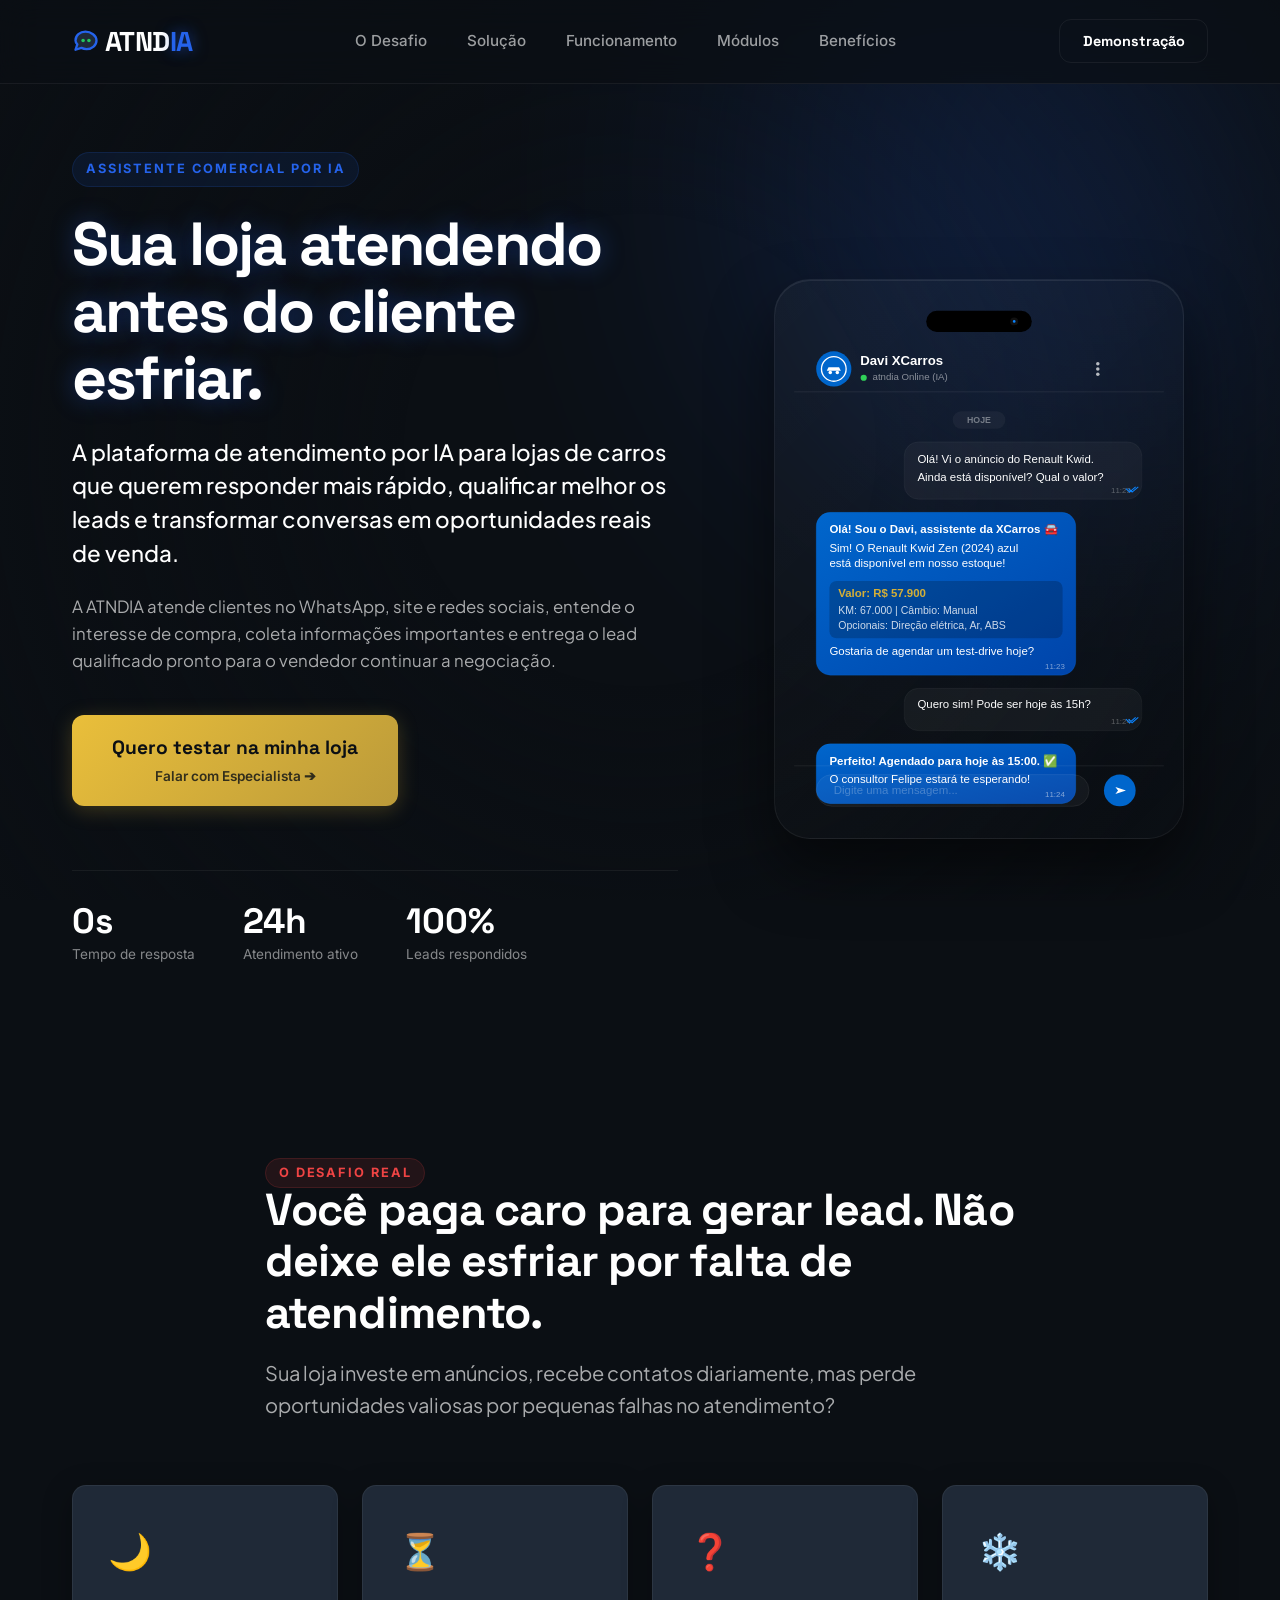
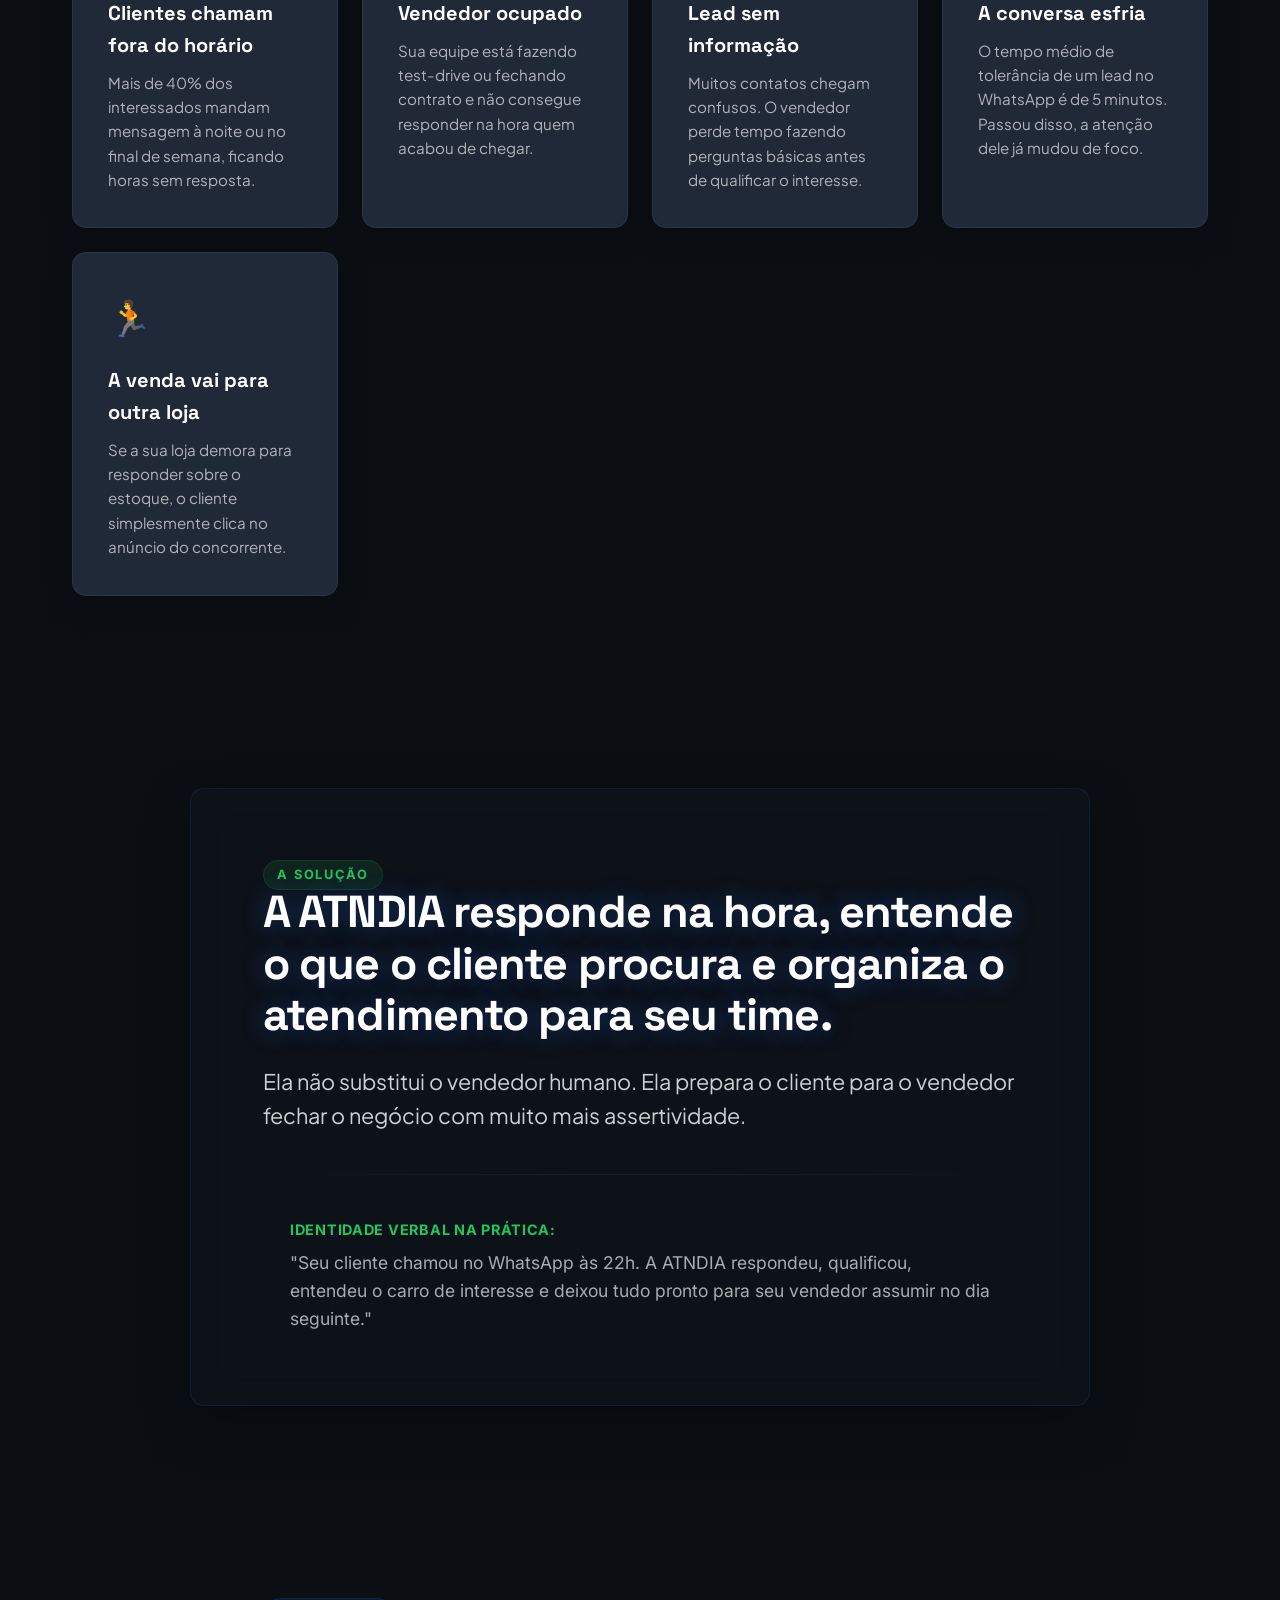
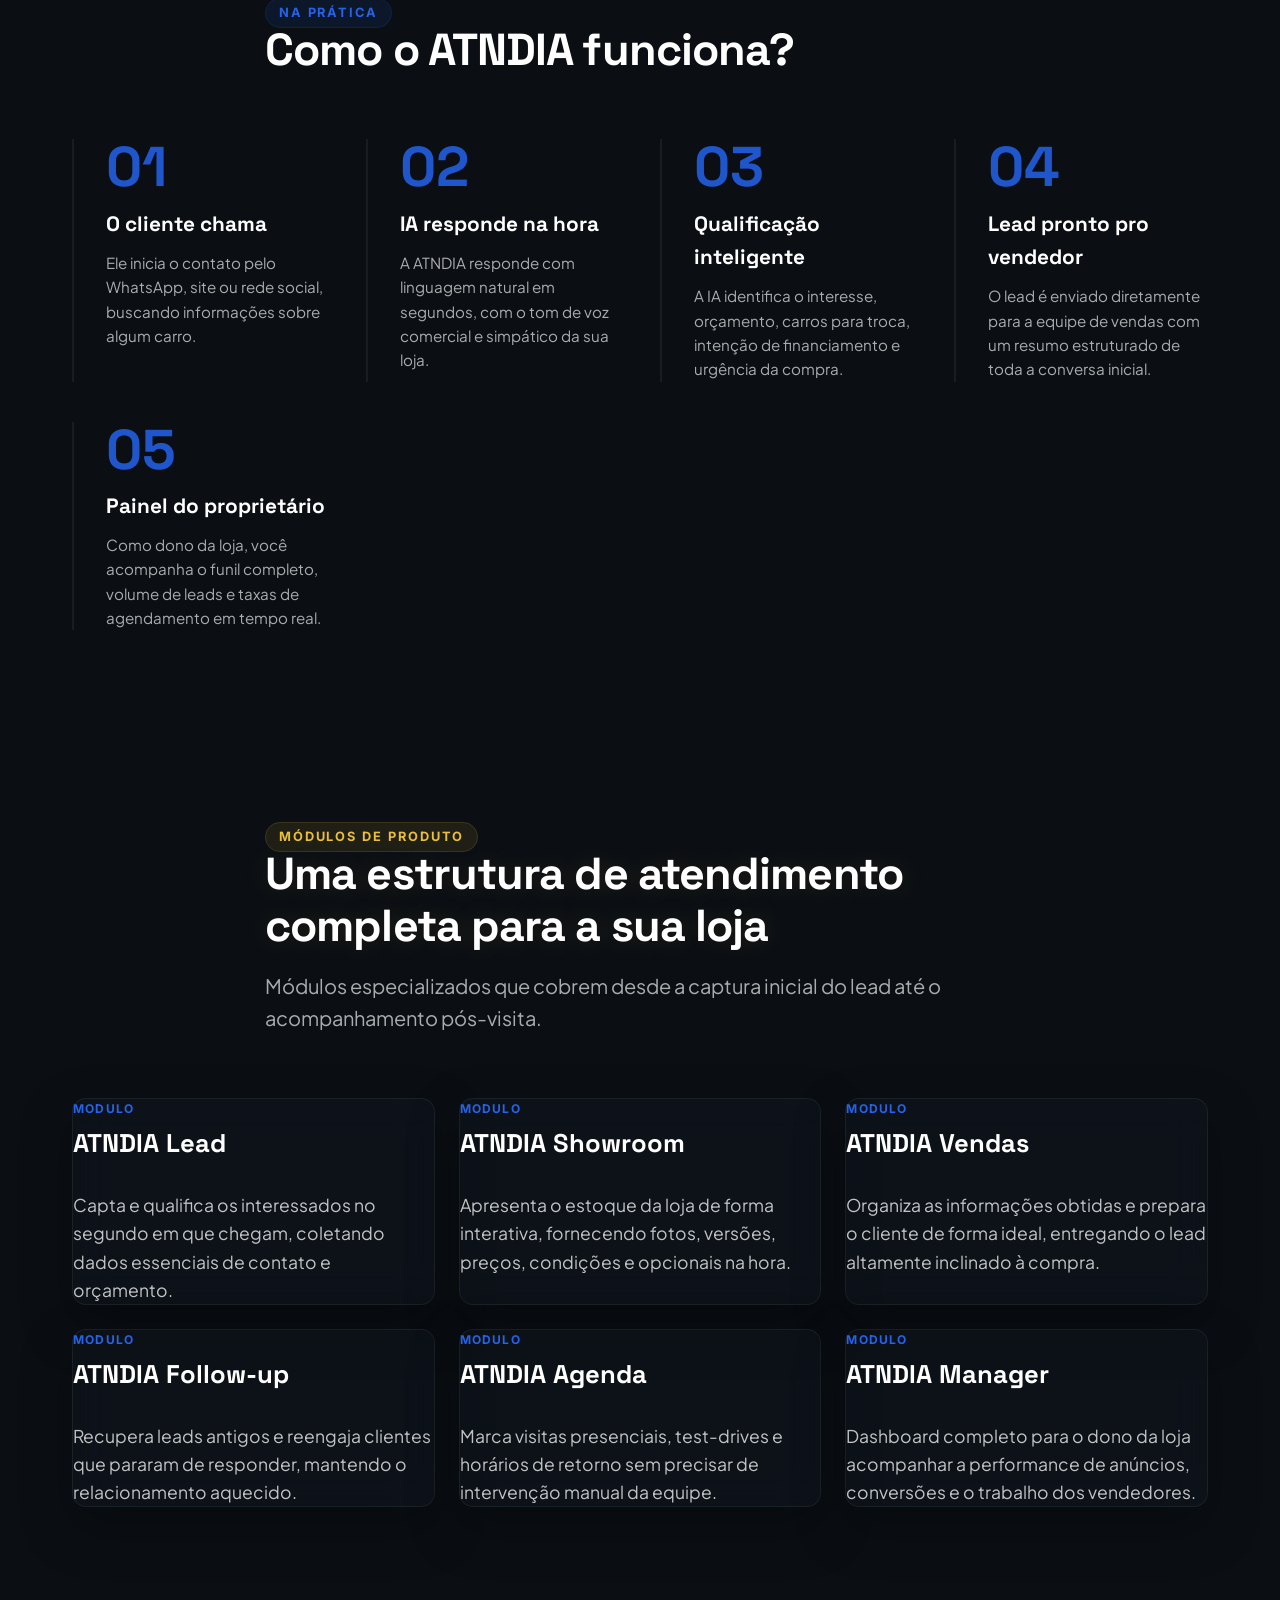
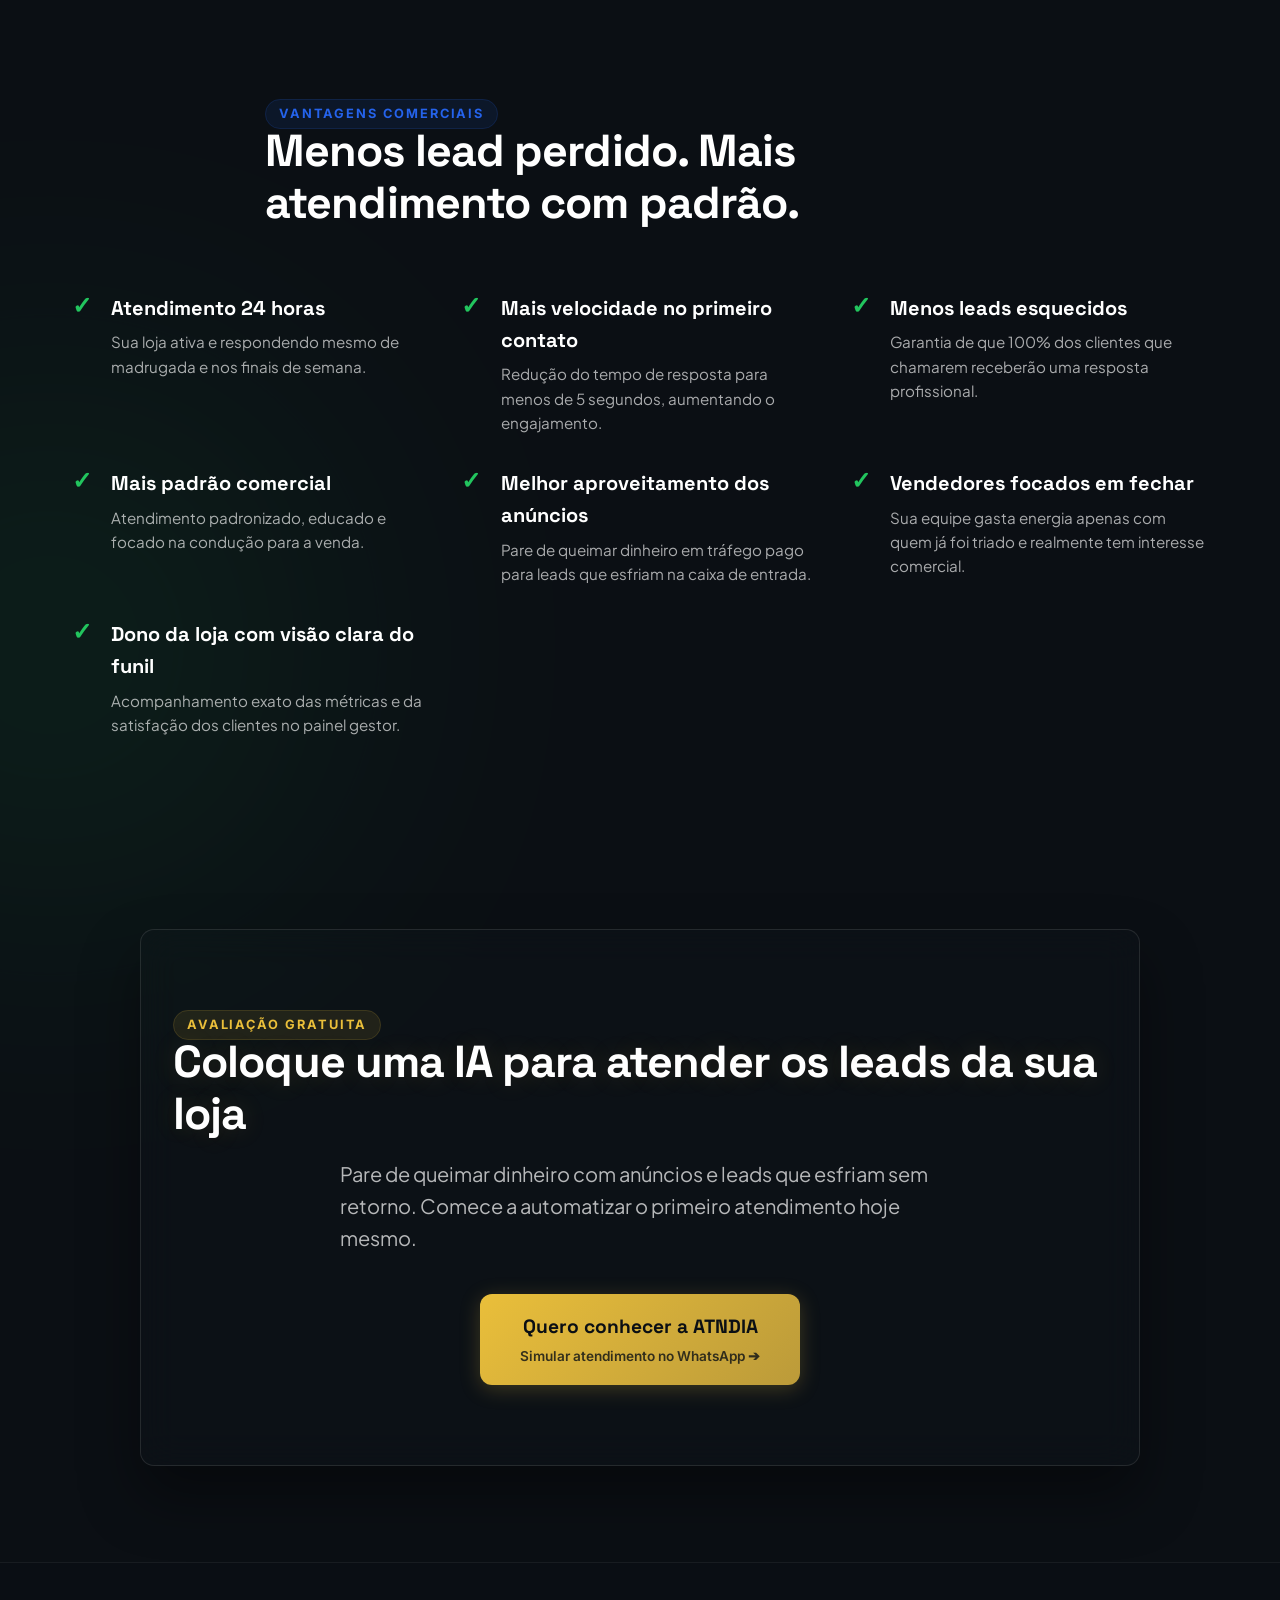
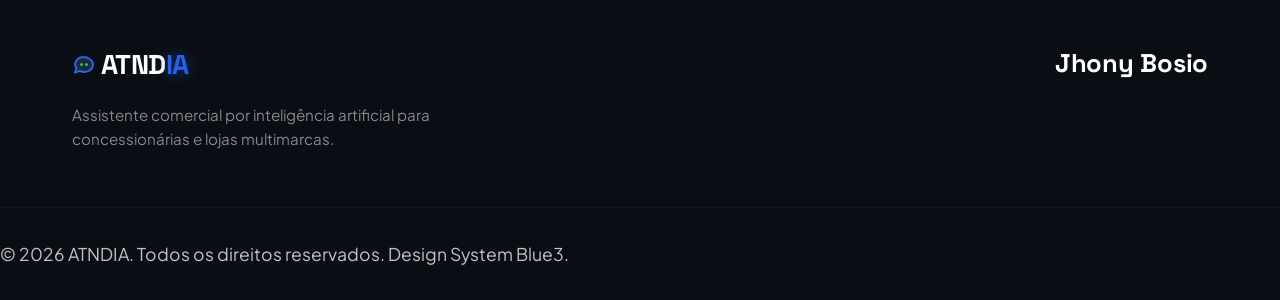
==== index.html @ ead12c51 "feat: initial commit for ATNDIA landing page" ====
<!DOCTYPE html>
<html lang="pt-BR">
<head>
  <meta charset="UTF-8">
  <meta name="viewport" content="width=device-width, initial-scale=1.0">
  <meta name="description" content="ATNDIA — Sua loja atendendo antes do cliente esfriar. Assistente comercial por IA para lojas de carros que querem vender melhor sem deixar lead parado.">
  <title>ATNDIA — Sua loja atendendo antes do cliente esfriar.</title>
  
  <!-- Fontes Oficiais do Design System (Space Grotesk, Plus Jakarta Sans, Inter) -->
  <link rel="preconnect" href="https://fonts.googleapis.com">
  <link rel="preconnect" href="https://fonts.gstatic.com" crossorigin>
  <link href="https://fonts.googleapis.com/css2?family=Space+Grotesk:wght@500;700;800&family=Plus+Jakarta+Sans:wght@400;500;700&family=Inter:wght@400;500;600;700&display=swap" rel="stylesheet">
  
  <!-- Folha de Estilos -->
  <link rel="stylesheet" href="style.css">
  
  <!-- Favicon Simplificado -->
  <link rel="icon" type="image/svg+xml" href="data:image/svg+xml,<svg xmlns=%22http://www.w3.org/2000/svg%22 viewBox=%220 0 100 100%22><rect width=%22100%22 height=%22100%22 rx=%2222%22 fill=%22%230b0f14%22/><text y=%2265%22 x=%2210%22 font-size=%2244%22 font-weight=%22800%22 fill=%22%23ffffff%22 font-family=%22'Space Grotesk',sans-serif%22>ATND</text><text y=%2265%22 x=%2260%22 font-size=%2244%22 font-weight=%22800%22 fill=%22%232563eb%22 font-family=%22'Space Grotesk',sans-serif%22>IA</text></svg>">
</head>
<body>

  <!-- Background Gradients e Vinheta -->
  <div class="vinheta"></div>
  <div class="glow-backface blue"></div>
  <div class="glow-backface green"></div>

  <!-- Cabeçalho (Header Glassmorphic) -->
  <header id="main-header">
    <div class="header-container">
      <div class="logo">
        <svg class="logo-icon" width="28" height="28" viewBox="0 0 24 24" fill="none" xmlns="http://www.w3.org/2000/svg">
          <!-- Ícone: Balão de conversa + Farol / Movimento -->
          <path d="M21 11.5C21 15.6421 17.1944 19 12.5 19C10.8711 19 9.35624 18.5929 8.08386 17.8863L3 19.5L4.57018 14.8192C3.57864 13.8821 3 12.7386 3 11.5C3 7.35786 6.80558 4 11.5 4C16.1944 4 21 7.35786 21 11.5Z" fill="#1f2937" stroke="#2563eb" stroke-width="2" stroke-linejoin="round"/>
          <circle cx="9.5" cy="11.5" r="1.5" fill="#22c55e" />
          <circle cx="14.5" cy="11.5" r="1.5" fill="#22c55e" />
        </svg>
        <span class="logo-text">ATND<span class="ia-accent">IA</span></span>
      </div>
      <nav class="nav-links">
        <a href="#problema">O Desafio</a>
        <a href="#solucao">Solução</a>
        <a href="#como-funciona">Funcionamento</a>
        <a href="#modulos">Módulos</a>
        <a href="#beneficios">Benefícios</a>
      </nav>
      <div class="header-cta">
        <a href="https://wa.me/5516996045700?text=Quero%20uma%20demonstracao%20do%20ATNDIA" class="btn btn-sm btn-outline">Demonstração</a>
      </div>
    </div>
  </header>

  <!-- Topo / Hero Section -->
  <section class="hero-section">
    <div class="section-container hero-grid">
      <!-- Lado Esquerdo: Posicionamento Principal -->
      <div class="hero-content">
        <span class="badge">ASSISTENTE COMERCIAL POR IA</span>
        <h1 id="hero-title" class="glow-text-blue">Sua loja atendendo antes do cliente esfriar.</h1>
        <p class="hero-subtitle">A plataforma de atendimento por IA para lojas de carros que querem responder mais rápido, qualificar melhor os leads e transformar conversas em oportunidades reais de venda.</p>
        <p class="hero-desc-sec">A ATNDIA atende clientes no WhatsApp, site e redes sociais, entende o interesse de compra, coleta informações importantes e entrega o lead qualificado pronto para o vendedor continuar a negociação.</p>
        
        <div class="hero-actions">
          <a href="https://wa.me/5516996045700?text=Quero%20uma%20demonstracao%20do%20ATNDIA" class="btn btn-lg btn-primary glow-button-gold">
            Quero testar na minha loja
            <span class="sub-text">Falar com Especialista ➔</span>
          </a>
        </div>
        
        <div class="hero-proof">
          <div class="proof-item">
            <span class="proof-num">0s</span>
            <span class="proof-label">Tempo de resposta</span>
          </div>
          <div class="proof-item">
            <span class="proof-num">24h</span>
            <span class="proof-label">Atendimento ativo</span>
          </div>
          <div class="proof-item">
            <span class="proof-num">100%</span>
            <span class="proof-label">Leads respondidos</span>
          </div>
        </div>
      </div>

      <!-- Lado Direito: Celular com o Chat em Ação -->
      <div class="hero-visual">
        <div class="phone-wrapper">
          <object type="image/svg+xml" data="conversas_mockup.svg" class="phone-svg" aria-label="Mockup do atendimento inteligente ATNDIA"></object>
        </div>
      </div>
    </div>
  </section>

  <!-- Seção 2: O Problema -->
  <section id="problema" class="problem-section">
    <div class="section-container">
      <div class="section-header text-center">
        <span class="badge badge-error">O DESAFIO REAL</span>
        <h2>Você paga caro para gerar lead. Não deixe ele esfriar por falta de atendimento.</h2>
        <p class="section-subtitle">Sua loja investe em anúncios, recebe contatos diariamente, mas perde oportunidades valiosas por pequenas falhas no atendimento?</p>
      </div>

      <div class="grid-problems">
        <!-- Item 1 -->
        <div class="card-problem">
          <span class="problem-icon">🌙</span>
          <h4>Clientes chamam fora do horário</h4>
          <p>Mais de 40% dos interessados mandam mensagem à noite ou no final de semana, ficando horas sem resposta.</p>
        </div>
        <!-- Item 2 -->
        <div class="card-problem">
          <span class="problem-icon">⏳</span>
          <h4>Vendedor ocupado</h4>
          <p>Sua equipe está fazendo test-drive ou fechando contrato e não consegue responder na hora quem acabou de chegar.</p>
        </div>
        <!-- Item 3 -->
        <div class="card-problem">
          <span class="problem-icon">❓</span>
          <h4>Lead sem informação</h4>
          <p>Muitos contatos chegam confusos. O vendedor perde tempo fazendo perguntas básicas antes de qualificar o interesse.</p>
        </div>
        <!-- Item 4 -->
        <div class="card-problem">
          <span class="problem-icon">❄️</span>
          <h4>A conversa esfria</h4>
          <p>O tempo médio de tolerância de um lead no WhatsApp é de 5 minutos. Passou disso, a atenção dele já mudou de foco.</p>
        </div>
        <!-- Item 5 -->
        <div class="card-problem">
          <span class="problem-icon">🏃</span>
          <h4>A venda vai para outra loja</h4>
          <p>Se a sua loja demora para responder sobre o estoque, o cliente simplesmente clica no anúncio do concorrente.</p>
        </div>
      </div>
    </div>
  </section>

  <!-- Seção 3: A Solução -->
  <section id="solucao" class="solution-section text-center">
    <div class="section-container card-glass solution-box">
      <span class="badge badge-success">A SOLUÇÃO</span>
      <h2 class="glow-text-blue">A ATNDIA responde na hora, entende o que o cliente procura e organiza o atendimento para seu time.</h2>
      <p class="solution-desc">Ela não substitui o vendedor humano. Ela prepara o cliente para o vendedor fechar o negócio com muito mais assertividade.</p>
      
      <div class="solution-divider"></div>
      
      <p class="solution-example">
        <strong>Identidade Verbal na Prática:</strong><br>
        "Seu cliente chamou no WhatsApp às 22h. A ATNDIA respondeu, qualificou, entendeu o carro de interesse e deixou tudo pronto para seu vendedor assumir no dia seguinte."
      </p>
    </div>
  </section>

  <!-- Seção 4: Como Funciona -->
  <section id="como-funciona" class="how-it-works-section">
    <div class="section-container">
      <div class="section-header text-center">
        <span class="badge">NA PRÁTICA</span>
        <h2>Como o ATNDIA funciona?</h2>
      </div>

      <div class="steps-container">
        <!-- Passo 1 -->
        <div class="step-card">
          <div class="step-num">01</div>
          <h3 class="step-title">O cliente chama</h3>
          <p class="step-text">Ele inicia o contato pelo WhatsApp, site ou rede social, buscando informações sobre algum carro.</p>
        </div>

        <!-- Passo 2 -->
        <div class="step-card">
          <div class="step-num">02</div>
          <h3 class="step-title">IA responde na hora</h3>
          <p class="step-text">A ATNDIA responde com linguagem natural em segundos, com o tom de voz comercial e simpático da sua loja.</p>
        </div>

        <!-- Passo 3 -->
        <div class="step-card">
          <div class="step-num">03</div>
          <h3 class="step-title">Qualificação inteligente</h3>
          <p class="step-text">A IA identifica o interesse, orçamento, carros para troca, intenção de financiamento e urgência da compra.</p>
        </div>

        <!-- Passo 4 -->
        <div class="step-card">
          <div class="step-num">04</div>
          <h3 class="step-title">Lead pronto pro vendedor</h3>
          <p class="step-text">O lead é enviado diretamente para a equipe de vendas com um resumo estruturado de toda a conversa inicial.</p>
        </div>

        <!-- Passo 5 -->
        <div class="step-card">
          <div class="step-num">05</div>
          <h3 class="step-title">Painel do proprietário</h3>
          <p class="step-text">Como dono da loja, você acompanha o funil completo, volume de leads e taxas de agendamento em tempo real.</p>
        </div>
      </div>
    </div>
  </section>

  <!-- Seção 5: Os Módulos da Plataforma -->
  <section id="modulos" class="modules-section">
    <div class="section-container">
      <div class="section-header text-center">
        <span class="badge badge-accent">MÓDULOS DE PRODUTO</span>
        <h2 class="glow-text-gold">Uma estrutura de atendimento completa para a sua loja</h2>
        <p class="section-subtitle">Módulos especializados que cobrem desde a captura inicial do lead até o acompanhamento pós-visita.</p>
      </div>

      <div class="grid-modules">
        <!-- Módulo 1 -->
        <div class="card-glass">
          <div class="module-header">
            <span class="module-tag">MODULO</span>
            <h3>ATNDIA Lead</h3>
          </div>
          <p class="card-text">Capta e qualifica os interessados no segundo em que chegam, coletando dados essenciais de contato e orçamento.</p>
        </div>
        <!-- Módulo 2 -->
        <div class="card-glass">
          <div class="module-header">
            <span class="module-tag">MODULO</span>
            <h3>ATNDIA Showroom</h3>
          </div>
          <p class="card-text">Apresenta o estoque da loja de forma interativa, fornecendo fotos, versões, preços, condições e opcionais na hora.</p>
        </div>
        <!-- Módulo 3 -->
        <div class="card-glass">
          <div class="module-header">
            <span class="module-tag">MODULO</span>
            <h3>ATNDIA Vendas</h3>
          </div>
          <p class="card-text">Organiza as informações obtidas e prepara o cliente de forma ideal, entregando o lead altamente inclinado à compra.</p>
        </div>
        <!-- Módulo 4 -->
        <div class="card-glass">
          <div class="module-header">
            <span class="module-tag">MODULO</span>
            <h3>ATNDIA Follow-up</h3>
          </div>
          <p class="card-text">Recupera leads antigos e reengaja clientes que pararam de responder, mantendo o relacionamento aquecido.</p>
        </div>
        <!-- Módulo 5 -->
        <div class="card-glass">
          <div class="module-header">
            <span class="module-tag">MODULO</span>
            <h3>ATNDIA Agenda</h3>
          </div>
          <p class="card-text">Marca visitas presenciais, test-drives e horários de retorno sem precisar de intervenção manual da equipe.</p>
        </div>
        <!-- Módulo 6 -->
        <div class="card-glass">
          <div class="module-header">
            <span class="module-tag">MODULO</span>
            <h3>ATNDIA Manager</h3>
          </div>
          <p class="card-text">Dashboard completo para o dono da loja acompanhar a performance de anúncios, conversões e o trabalho dos vendedores.</p>
        </div>
      </div>
    </div>
  </section>

  <!-- Seção 6: Benefícios -->
  <section id="beneficios" class="benefits-section">
    <div class="section-container">
      <div class="section-header text-center">
        <span class="badge">VANTAGENS COMERCIAIS</span>
        <h2>Menos lead perdido. Mais atendimento com padrão.</h2>
      </div>

      <div class="grid-benefits">
        <div class="benefit-item">
          <span class="benefit-check">✓</span>
          <div>
            <h4>Atendimento 24 horas</h4>
            <p>Sua loja ativa e respondendo mesmo de madrugada e nos finais de semana.</p>
          </div>
        </div>
        <div class="benefit-item">
          <span class="benefit-check">✓</span>
          <div>
            <h4>Mais velocidade no primeiro contato</h4>
            <p>Redução do tempo de resposta para menos de 5 segundos, aumentando o engajamento.</p>
          </div>
        </div>
        <div class="benefit-item">
          <span class="benefit-check">✓</span>
          <div>
            <h4>Menos leads esquecidos</h4>
            <p>Garantia de que 100% dos clientes que chamarem receberão uma resposta profissional.</p>
          </div>
        </div>
        <div class="benefit-item">
          <span class="benefit-check">✓</span>
          <div>
            <h4>Mais padrão comercial</h4>
            <p>Atendimento padronizado, educado e focado na condução para a venda.</p>
          </div>
        </div>
        <div class="benefit-item">
          <span class="benefit-check">✓</span>
          <div>
            <h4>Melhor aproveitamento dos anúncios</h4>
            <p>Pare de queimar dinheiro em tráfego pago para leads que esfriam na caixa de entrada.</p>
          </div>
        </div>
        <div class="benefit-item">
          <span class="benefit-check">✓</span>
          <div>
            <h4>Vendedores focados em fechar</h4>
            <p>Sua equipe gasta energia apenas com quem já foi triado e realmente tem interesse comercial.</p>
          </div>
        </div>
        <div class="benefit-item">
          <span class="benefit-check">✓</span>
          <div>
            <h4>Dono da loja com visão clara do funil</h4>
            <p>Acompanhamento exato das métricas e da satisfação dos clientes no painel gestor.</p>
          </div>
        </div>
      </div>
    </div>
  </section>

  <!-- Seção Call to Action Final -->
  <section class="cta-final-section">
    <div class="section-container card-glass cta-box text-center">
      <span class="badge badge-accent">AVALIAÇÃO GRATUITA</span>
      <h2 class="glow-text-gold">Coloque uma IA para atender os leads da sua loja</h2>
      <p class="cta-subtitle">Pare de queimar dinheiro com anúncios e leads que esfriam sem retorno. Comece a automatizar o primeiro atendimento hoje mesmo.</p>
      
      <div class="cta-actions">
        <a href="https://wa.me/5516996045700?text=Quero%20uma%20demonstracao%20do%20ATNDIA" class="btn btn-lg btn-primary glow-button-gold">
          Quero conhecer a ATNDIA
          <span class="sub-text">Simular atendimento no WhatsApp ➔</span>
        </a>
      </div>
    </div>
  </section>

  <!-- Rodapé -->
  <footer id="main-footer">
    <div class="footer-container">
      <div class="footer-brand">
        <div class="logo">
          <svg class="logo-icon" width="24" height="24" viewBox="0 0 24 24" fill="none" xmlns="http://www.w3.org/2000/svg">
            <path d="M21 11.5C21 15.6421 17.1944 19 12.5 19C10.8711 19 9.35624 18.5929 8.08386 17.8863L3 19.5L4.57018 14.8192C3.57864 13.8821 3 12.7386 3 11.5C3 7.35786 6.80558 4 11.5 4C16.1944 4 21 7.35786 21 11.5Z" fill="#1f2937" stroke="#2563eb" stroke-width="2" stroke-linejoin="round"/>
            <circle cx="9.5" cy="11.5" r="1.5" fill="#22c55e" />
            <circle cx="14.5" cy="11.5" r="1.5" fill="#22c55e" />
          </svg>
          <span class="logo-text">ATND<span class="ia-accent">IA</span></span>
        </div>
        <p class="footer-tagline">Assistente comercial por inteligência artificial para concessionárias e lojas multimarcas.</p>
      </div>
      <div class="footer-links">
        <span class="footer-signature">Jhony Bosio</span>
      </div>
    </div>
    <div class="footer-bottom text-center">
      <p>&copy; 2026 ATNDIA. Todos os direitos reservados. Design System Blue3.</p>
    </div>
  </footer>

</body>
</html>
---- style.css ----
/* ==========================================================================
   ATNDIA — Landing Page Style (Design System Blue3 - Jhony Bosio)
   ========================================================================== */

/* 1. Configurações Globais & Variáveis */
:root {
  /* Paleta Oficial Sugerida por Jhony Bosio */
  --bg: #0b0f14;                /* Preto asfalto */
  --primary: #2563eb;           /* Azul IA */
  --text: #ffffff;              /* Branco puro */
  --panel: #1f2937;             /* Cinza painel */
  --success: #22c55e;           /* Verde oportunidade / sinal */
  --error: #ef4444;             /* Vermelho erro (auxiliar) */
  --accent: oklch(0.82 0.15 90); /* Destaques / Ouro requintado do DS */
  
  /* Bordas Translúcidas */
  --border: rgba(255, 255, 255, 0.06);
  
  /* Gradientes Dinâmicos */
  --primary-gradient: linear-gradient(135deg, #2563eb, #1d4ed8);
  --accent-gradient: linear-gradient(135deg, oklch(0.82 0.15 90), oklch(0.70 0.12 90));
  --dark-gradient: linear-gradient(180deg, #1f2937, #0b0f14);
}

* {
  box-sizing: border-box;
  margin: 0;
  padding: 0;
}

html {
  scroll-behavior: smooth;
  font-size: 16px;
  background-color: var(--bg);
  color: var(--text);
  overflow-x: hidden;
}

body {
  font-family: 'Plus Jakarta Sans', sans-serif;
  line-height: 1.6;
  position: relative;
  min-height: 100vh;
}

/* 2. Efeitos de Fundo (Glow & Vinheta) */
.vinheta {
  position: fixed;
  top: 0;
  left: 0;
  width: 100vw;
  height: 100vh;
  background: radial-gradient(circle at center, transparent 30%, rgba(11, 15, 20, 0.8) 100%);
  pointer-events: none;
  z-index: 1;
}

.glow-backface {
  position: absolute;
  border-radius: 50%;
  filter: blur(150px);
  pointer-events: none;
  z-index: 0;
  opacity: 0.3;
}

.glow-backface.blue {
  width: 600px;
  height: 600px;
  background: var(--primary);
  top: -120px;
  right: -120px;
}

.glow-backface.green {
  width: 500px;
  height: 500px;
  background: var(--success);
  bottom: 15%;
  left: -200px;
  opacity: 0.12;
}

/* 3. Tipografia Consistente */
h1, h2, h3, h4, .logo-text, .btn {
  font-family: 'Space Grotesk', sans-serif;
}

h1 {
  font-size: 3.8rem;
  font-weight: 800;
  line-height: 1.1;
  letter-spacing: -0.03em;
  margin-bottom: 1.5rem;
}

h2 {
  font-size: 2.8rem;
  font-weight: 800;
  line-height: 1.15;
  letter-spacing: -0.02em;
  margin-bottom: 1rem;
}

h3 {
  font-size: 1.6rem;
  font-weight: 700;
  margin-bottom: 0.5rem;
}

h4 {
  font-size: 1.25rem;
  font-weight: 700;
  margin-bottom: 0.5rem;
}

p {
  font-family: 'Plus Jakarta Sans', sans-serif;
  font-weight: 400;
  color: rgba(255, 255, 255, 0.75);
  font-size: 1.1rem;
}

strong {
  color: var(--text);
  font-weight: 700;
}

/* Efeito Glow nos Títulos */
.glow-text-blue {
  text-shadow: 0 0 25px rgba(37, 99, 235, 0.4);
}

.glow-text-gold {
  text-shadow: 0 0 25px rgba(212, 175, 55, 0.15);
}

/* 4. Cabeçalho (Header Glassmorphic) */
#main-header {
  position: fixed;
  top: 0;
  left: 0;
  width: 100%;
  z-index: 100;
  background: rgba(11, 15, 20, 0.7);
  backdrop-filter: blur(16px);
  -webkit-backdrop-filter: blur(16px);
  border-bottom: 1px solid var(--border);
}

.header-container {
  max-width: 1200px;
  margin: 0 auto;
  padding: 1.2rem 2rem;
  display: flex;
  justify-content: space-between;
  align-items: center;
}

/* Logo ATNDIA */
.logo {
  display: flex;
  align-items: center;
  gap: 0.5rem;
  font-size: 1.7rem;
  font-weight: 800;
  text-decoration: none;
}

.logo-icon {
  margin-right: -0.2rem;
}

.logo-text {
  color: var(--text);
  letter-spacing: -0.02em;
}

.ia-accent {
  color: var(--primary);
  text-shadow: 0 0 15px rgba(37, 99, 235, 0.6);
}

.nav-links {
  display: flex;
  gap: 2.5rem;
}

.nav-links a {
  font-family: 'Inter', sans-serif;
  font-weight: 500;
  font-size: 0.95rem;
  color: rgba(255, 255, 255, 0.6);
  text-decoration: none;
  transition: color 0.3s ease;
}

.nav-links a:hover {
  color: var(--text);
}

/* 5. Seção Hero */
.hero-section {
  padding: 9.5rem 0 6rem 0;
  position: relative;
  z-index: 2;
}

.section-container {
  max-width: 1200px;
  margin: 0 auto;
  padding: 0 2rem;
}

.hero-grid {
  display: grid;
  grid-template-columns: 1.14fr 0.86fr;
  gap: 4.5rem;
  align-items: center;
}

.hero-content {
  display: flex;
  flex-direction: column;
  align-items: flex-start;
}

.badge {
  font-family: 'Inter', sans-serif;
  font-weight: 700;
  font-size: 0.8rem;
  letter-spacing: 0.15em;
  color: var(--primary);
  background: rgba(37, 99, 235, 0.1);
  padding: 0.4rem 0.8rem;
  border-radius: 100px;
  margin-bottom: 1.5rem;
  border: 1px solid rgba(37, 99, 235, 0.15);
}

.badge-error {
  color: var(--error);
  background: rgba(239, 68, 68, 0.1);
  border-color: rgba(239, 68, 68, 0.15);
}

.badge-success {
  color: var(--success);
  background: rgba(34, 197, 94, 0.1);
  border-color: rgba(34, 197, 94, 0.15);
}

.badge-accent {
  color: var(--accent);
  background: rgba(212, 175, 55, 0.1);
  border-color: rgba(212, 175, 55, 0.15);
}

.hero-subtitle {
  font-size: 1.4rem;
  line-height: 1.5;
  color: var(--text);
  margin-bottom: 1.5rem;
  font-weight: 500;
}

.hero-desc-sec {
  font-size: 1.05rem;
  color: rgba(255, 255, 255, 0.65);
  margin-bottom: 2.5rem;
}

/* Botões Customizados */
.btn {
  display: inline-flex;
  flex-direction: column;
  align-items: center;
  justify-content: center;
  text-decoration: none;
  font-weight: 800;
  border-radius: 12px;
  transition: all 0.3s cubic-bezier(0.16, 1, 0.3, 1);
  cursor: pointer;
  border: none;
  text-align: center;
}

.btn-lg {
  padding: 1.1rem 2.5rem;
  font-size: 1.2rem;
}

.btn-sm {
  padding: 0.6rem 1.4rem;
  font-size: 0.9rem;
}

.btn-primary {
  background: var(--accent-gradient);
  color: #0b0f14;
  box-shadow: 0 4px 20px rgba(212, 175, 55, 0.25);
}

.btn-primary:hover {
  transform: translateY(-3px);
  box-shadow: 0 10px 30px rgba(212, 175, 55, 0.4);
}

.btn-outline {
  background: transparent;
  color: var(--text);
  border: 1px solid var(--border);
}

.btn-outline:hover {
  background: rgba(255, 255, 255, 0.05);
  border-color: rgba(255, 255, 255, 0.2);
}

.sub-text {
  font-family: 'Inter', sans-serif;
  font-size: 0.85rem;
  font-weight: 600;
  opacity: 0.8;
  margin-top: 0.2rem;
}

.glow-button-gold::after {
  content: '';
  position: absolute;
  top: 0;
  left: 0;
  width: 100%;
  height: 100%;
  border-radius: 12px;
  background: var(--accent);
  opacity: 0;
  filter: blur(15px);
  transition: opacity 0.3s ease;
  z-index: -1;
}

.glow-button-gold:hover::after {
  opacity: 0.35;
}

/* Painel de Prova Social */
.hero-proof {
  display: flex;
  gap: 3rem;
  margin-top: 4rem;
  border-top: 1px solid var(--border);
  padding-top: 2rem;
  width: 100%;
}

.proof-item {
  display: flex;
  flex-direction: column;
}

.proof-num {
  font-family: 'Space Grotesk', sans-serif;
  font-size: 2.2rem;
  font-weight: 700;
  color: var(--text);
  line-height: 1;
  margin-bottom: 0.4rem;
}

.proof-label {
  font-family: 'Inter', sans-serif;
  font-size: 0.85rem;
  color: rgba(255, 255, 255, 0.5);
}

/* Visualizadores e Mockups */
.hero-visual {
  display: flex;
  justify-content: center;
  align-items: center;
  position: relative;
}

.phone-wrapper {
  width: 100%;
  max-width: 410px;
  border-radius: 36px;
  background: linear-gradient(135deg, rgba(255,255,255,0.03) 0%, rgba(255,255,255,0) 100%);
  padding: 6px;
  border: 1px solid var(--border);
  box-shadow: 0 30px 60px rgba(0, 0, 0, 0.5), inset 0 1px 0 rgba(255, 255, 255, 0.08);
  transition: transform 0.5s ease;
}

.phone-wrapper:hover {
  transform: translateY(-5px) rotate(1deg);
}

.phone-svg {
  width: 100%;
  height: auto;
  display: block;
}

/* 6. Seção de Desafios (Problema) */
.problem-section {
  padding: 6rem 0;
  position: relative;
  z-index: 2;
}

.section-header {
  max-width: 750px;
  margin: 0 auto 4rem auto;
}

.section-subtitle {
  font-size: 1.25rem;
  color: rgba(255, 255, 255, 0.65);
  margin-top: 1.2rem;
}

.grid-problems {
  display: grid;
  grid-template-columns: repeat(auto-fit, minmax(220px, 1fr));
  gap: 1.5rem;
}

.card-problem {
  background: var(--panel);
  border: 1px solid var(--border);
  border-radius: 14px;
  padding: 2.2rem;
  transition: all 0.3s cubic-bezier(0.16, 1, 0.3, 1);
  box-shadow: 0 8px 30px rgba(0, 0, 0, 0.3);
}

.card-problem:hover {
  transform: translateY(-3px);
  border-color: rgba(239, 68, 68, 0.3);
  box-shadow: 0 12px 30px rgba(239, 68, 68, 0.06);
}

.problem-icon {
  font-size: 2.2rem;
  margin-bottom: 1.2rem;
  display: inline-block;
}

.card-problem h4 {
  color: var(--text);
  margin-bottom: 0.6rem;
}

.card-problem p {
  font-size: 0.95rem;
  color: rgba(255, 255, 255, 0.65);
}

/* 7. Seção de Solução (Glassmorphism Box) */
.solution-section {
  padding: 6rem 0;
  position: relative;
  z-index: 2;
}

.card-glass {
  background: rgba(31, 41, 55, 0.15);
  backdrop-filter: blur(18px);
  -webkit-backdrop-filter: blur(18px);
  border: 1px solid var(--border);
  border-radius: 14px;
  box-shadow: 0 20px 50px rgba(0, 0, 0, 0.35);
  transition: all 0.3s cubic-bezier(0.16, 1, 0.3, 1);
}

.solution-box {
  max-width: 900px;
  margin: 0 auto;
  padding: 4.5rem;
  border-color: rgba(37, 99, 235, 0.15);
}

.solution-desc {
  font-size: 1.35rem;
  color: rgba(255, 255, 255, 0.8);
  margin-top: 1.5rem;
}

.solution-divider {
  height: 1px;
  background: linear-gradient(90deg, transparent, var(--border), transparent);
  margin: 2.5rem 0;
}

.solution-example {
  font-family: 'Inter', sans-serif;
  font-size: 1.1rem;
  color: rgba(255, 255, 255, 0.65);
  line-height: 1.6;
  max-width: 700px;
  margin: 0 auto;
}

.solution-example strong {
  color: var(--success);
  display: inline-block;
  margin-bottom: 0.5rem;
  font-size: 0.9rem;
  letter-spacing: 0.05em;
  text-transform: uppercase;
}

/* 8. Seção Como Funciona */
.how-it-works-section {
  padding: 6rem 0;
  position: relative;
  z-index: 2;
}

.steps-container {
  display: grid;
  grid-template-columns: repeat(auto-fit, minmax(200px, 1fr));
  gap: 2.5rem;
}

.step-card {
  position: relative;
  padding-left: 2rem;
  border-left: 2px solid var(--border);
}

.step-num {
  font-family: 'Space Grotesk', sans-serif;
  font-size: 3.5rem;
  font-weight: 800;
  line-height: 1;
  color: var(--primary);
  opacity: 0.85;
  margin-bottom: 0.8rem;
}

.step-title {
  font-size: 1.3rem;
  color: var(--text);
  margin-bottom: 0.6rem;
}

.step-text {
  font-size: 0.95rem;
  color: rgba(255, 255, 255, 0.65);
}

/* 9. Seção Módulos da Plataforma */
.modules-section {
  padding: 6rem 0;
  position: relative;
  z-index: 2;
}

.grid-modules {
  display: grid;
  grid-template-columns: repeat(auto-fit, minmax(280px, 1fr));
  gap: 1.5rem;
}

.card-glass:hover {
  transform: translateY(-5px);
  background: rgba(31, 41, 55, 0.35);
  border-color: rgba(37, 99, 235, 0.35);
  box-shadow: 0 15px 40px rgba(37, 99, 235, 0.12);
}

.module-header {
  display: flex;
  flex-direction: column;
  margin-bottom: 1.2rem;
}

.module-tag {
  font-family: 'Inter', sans-serif;
  font-weight: 700;
  font-size: 0.75rem;
  letter-spacing: 0.1em;
  color: var(--primary);
  margin-bottom: 0.3rem;
}

/* 10. Seção Benefícios */
.benefits-section {
  padding: 6rem 0;
  position: relative;
  z-index: 2;
}

.grid-benefits {
  display: grid;
  grid-template-columns: repeat(auto-fit, minmax(320px, 1fr));
  gap: 2rem;
  margin-top: 3.5rem;
}

.benefit-item {
  display: flex;
  gap: 1.2rem;
  align-items: flex-start;
}

.benefit-check {
  color: var(--success);
  font-size: 1.5rem;
  font-weight: bold;
  line-height: 1;
}

.benefit-item h4 {
  color: var(--text);
  margin-bottom: 0.4rem;
}

.benefit-item p {
  font-size: 0.95rem;
  color: rgba(255, 255, 255, 0.65);
}

/* 11. CTA Final */
.cta-final-section {
  padding: 6rem 0;
  position: relative;
  z-index: 2;
}

.cta-box {
  padding: 5rem 2rem;
  max-width: 1000px;
  margin: 0 auto;
  background: rgba(31, 41, 55, 0.1);
  border-color: rgba(255, 255, 255, 0.1);
  box-shadow: 0 30px 60px rgba(0, 0, 0, 0.4);
}

.cta-subtitle {
  max-width: 600px;
  margin: 1.2rem auto 2.5rem auto;
  font-size: 1.25rem;
  color: rgba(255, 255, 255, 0.7);
}

.cta-actions {
  display: flex;
  justify-content: center;
}

/* 12. Rodapé (Footer) */
#main-footer {
  padding: 5rem 0 2rem 0;
  border-top: 1px solid var(--border);
  position: relative;
  z-index: 2;
  background: rgba(11, 15, 20, 0.9);
}

.footer-container {
  max-width: 1200px;
  margin: 0 auto;
  padding: 0 2rem 3.5rem 2rem;
  display: flex;
  justify-content: space-between;
  align-items: flex-start;
  flex-wrap: wrap;
  gap: 3rem;
}

.footer-brand {
  max-width: 420px;
}

.footer-tagline {
  font-size: 0.95rem;
  color: rgba(255, 255, 255, 0.5);
  margin-top: 1rem;
}

.footer-links {
  display: flex;
  flex-direction: column;
  align-items: flex-end;
}

.footer-signature {
  font-family: 'Space Grotesk', sans-serif;
  font-size: 1.6rem;
  font-weight: 700;
  color: var(--text);
  letter-spacing: -0.01em;
}

.footer-bottom {
  border-top: 1px solid rgba(255, 255, 255, 0.03);
  padding-top: 2rem;
  font-family: 'Inter', sans-serif;
  font-size: 0.8rem;
  color: rgba(255, 255, 255, 0.3);
}

/* 13. Responsividade */
@media (max-width: 968px) {
  h1 {
    font-size: 2.8rem;
  }
  
  h2 {
    font-size: 2.2rem;
  }
  
  .hero-grid {
    grid-template-columns: 1fr;
    gap: 3.5rem;
    text-align: center;
  }
  
  .hero-content {
    align-items: center;
  }
  
  .hero-proof {
    justify-content: center;
    gap: 2rem;
  }
  
  .nav-links {
    display: none; /* Mobile */
  }
  
  .solution-box {
    padding: 3rem 2rem;
  }
  
  .cta-box {
    padding: 4rem 1.5rem;
  }
  
  .footer-container {
    flex-direction: column;
    align-items: center;
    text-align: center;
  }
  
  .footer-links {
    align-items: center;
  }
}

@media (max-width: 480px) {
  h1 {
    font-size: 2.2rem;
  }
  
  .hero-proof {
    flex-direction: column;
    gap: 1.5rem;
    align-items: center;
  }
}
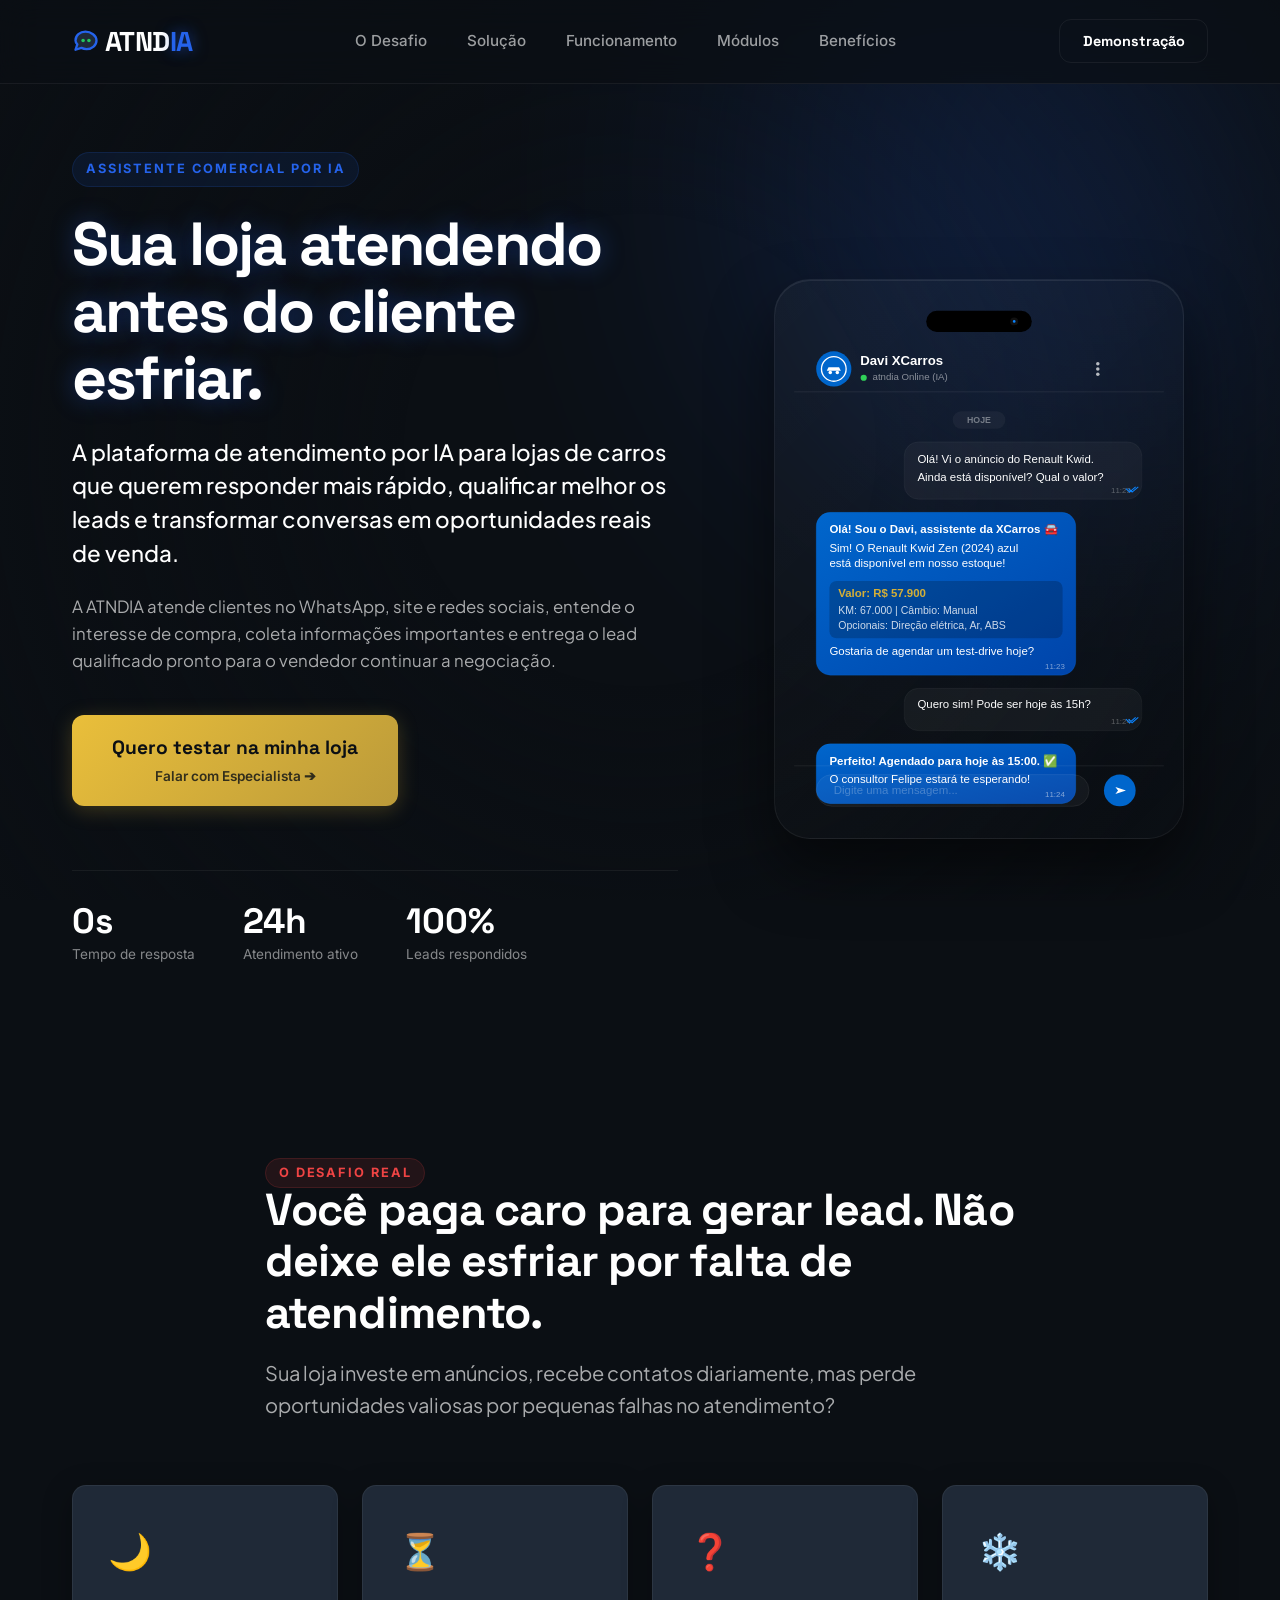
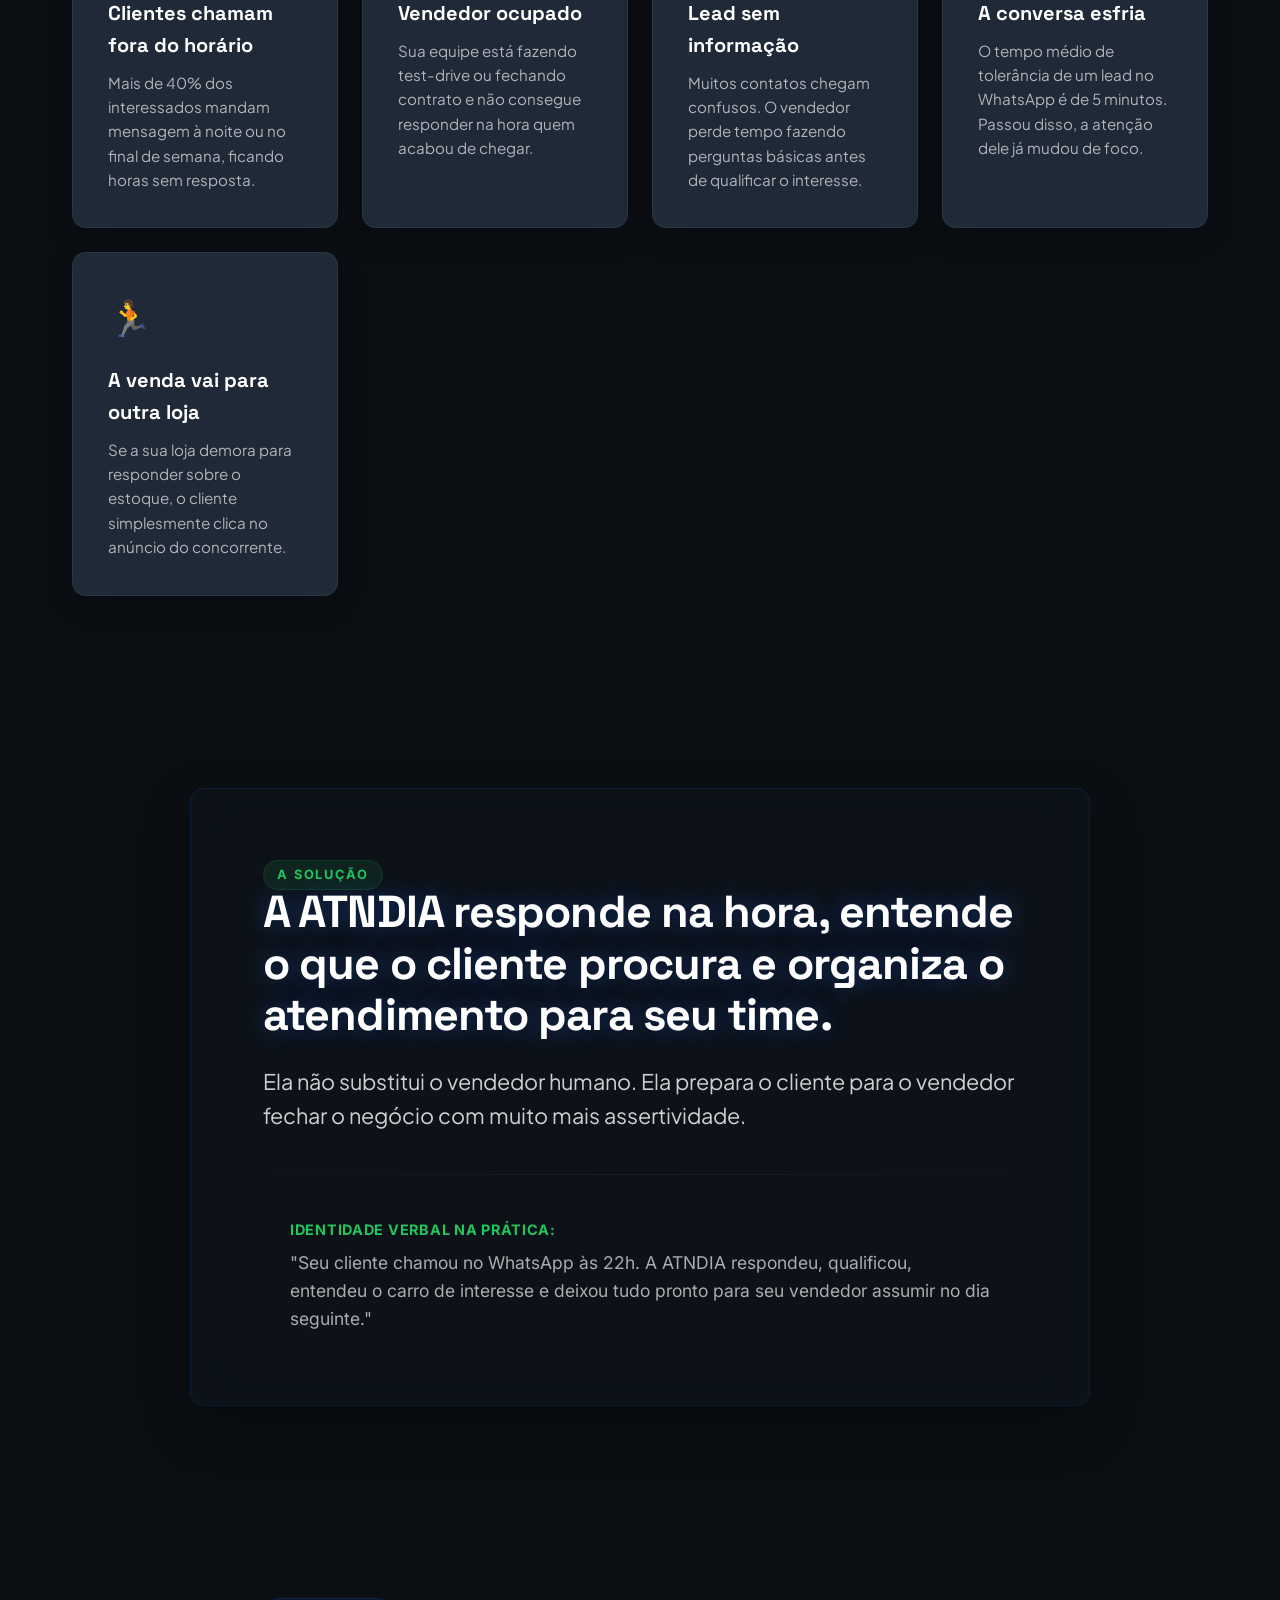
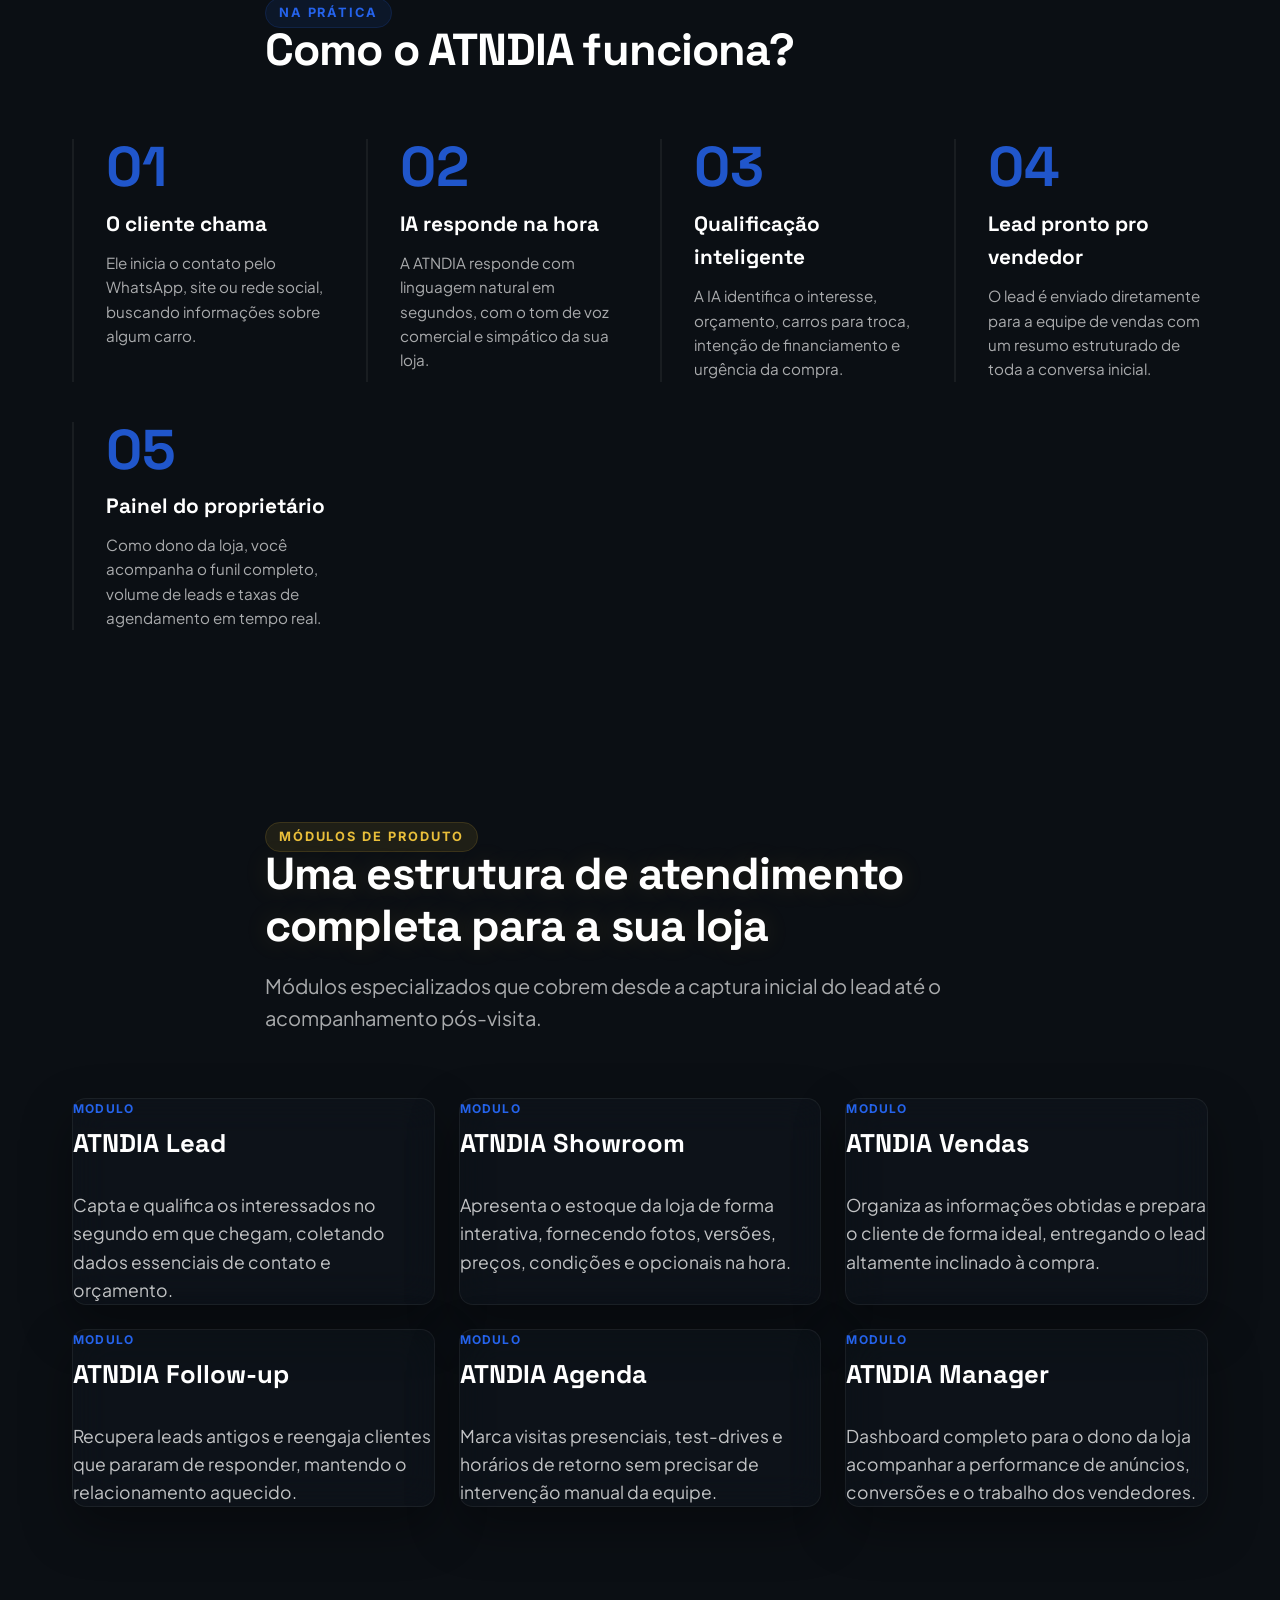
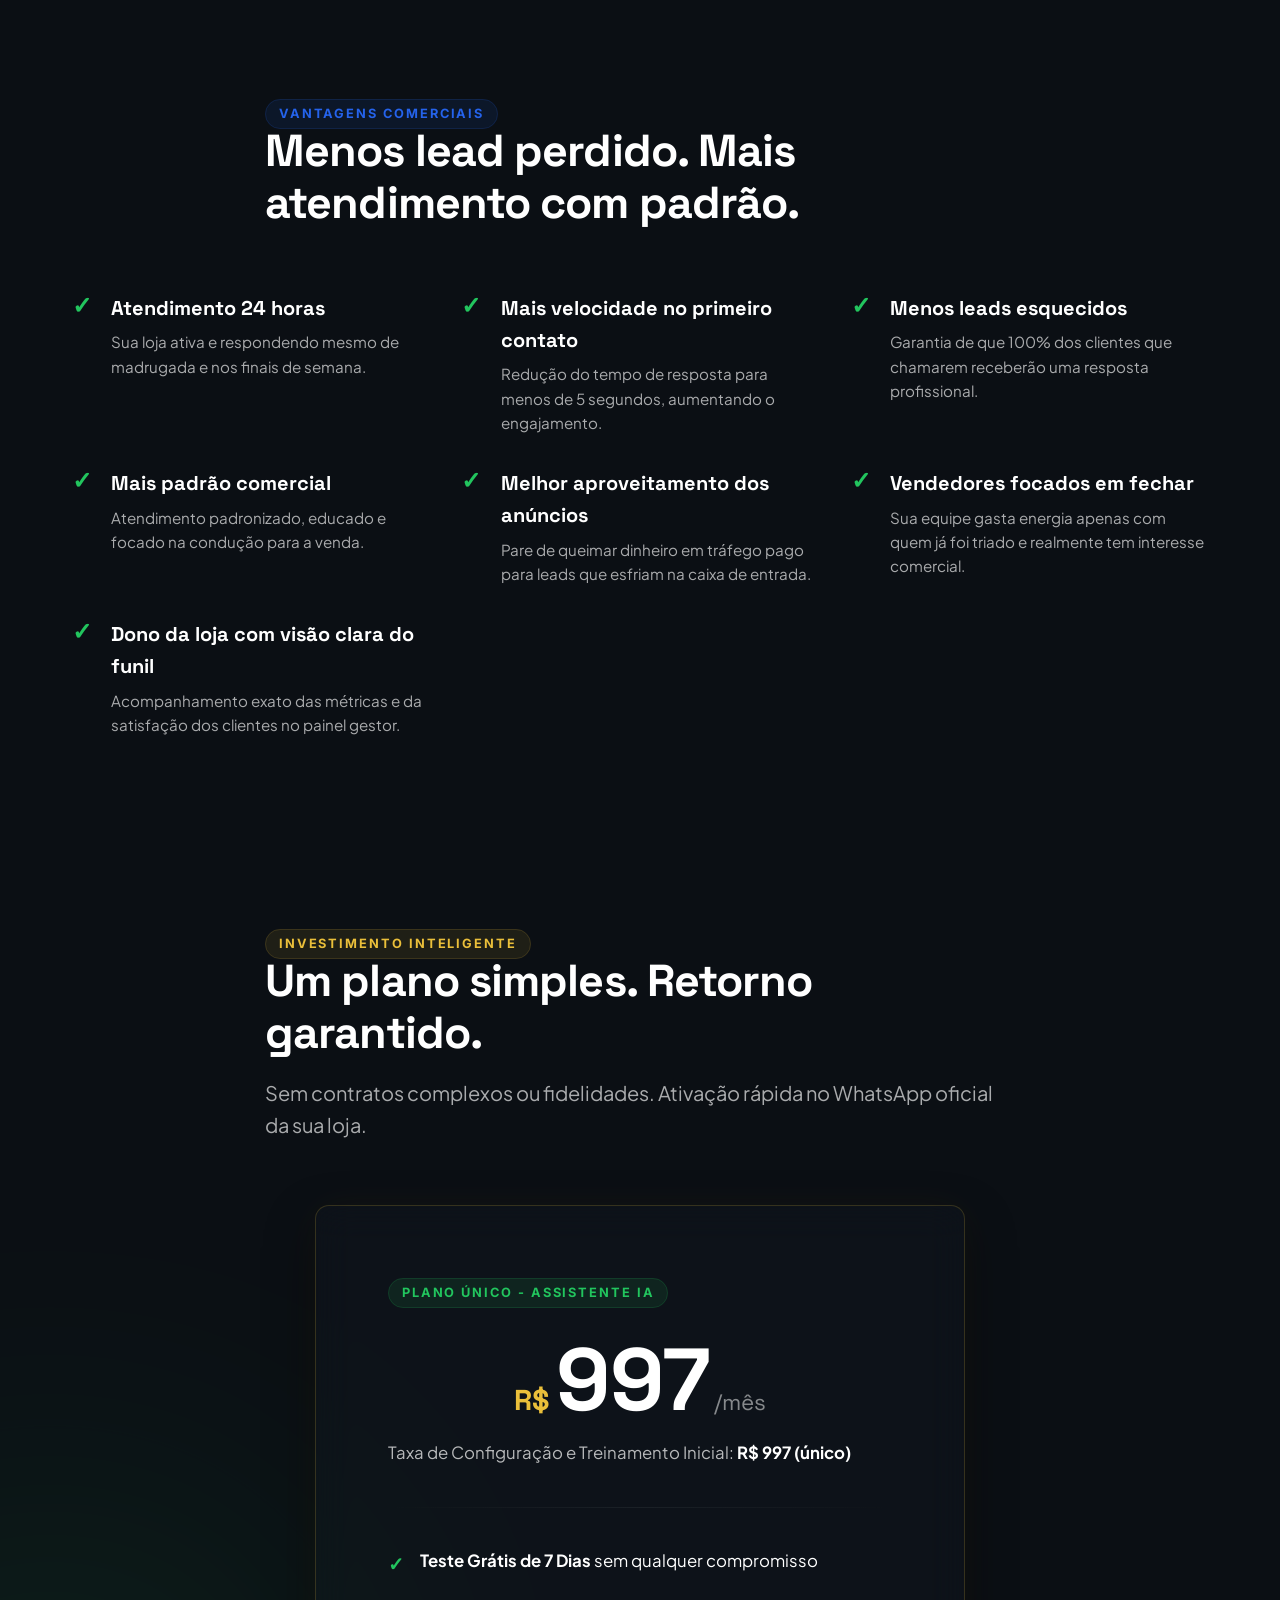
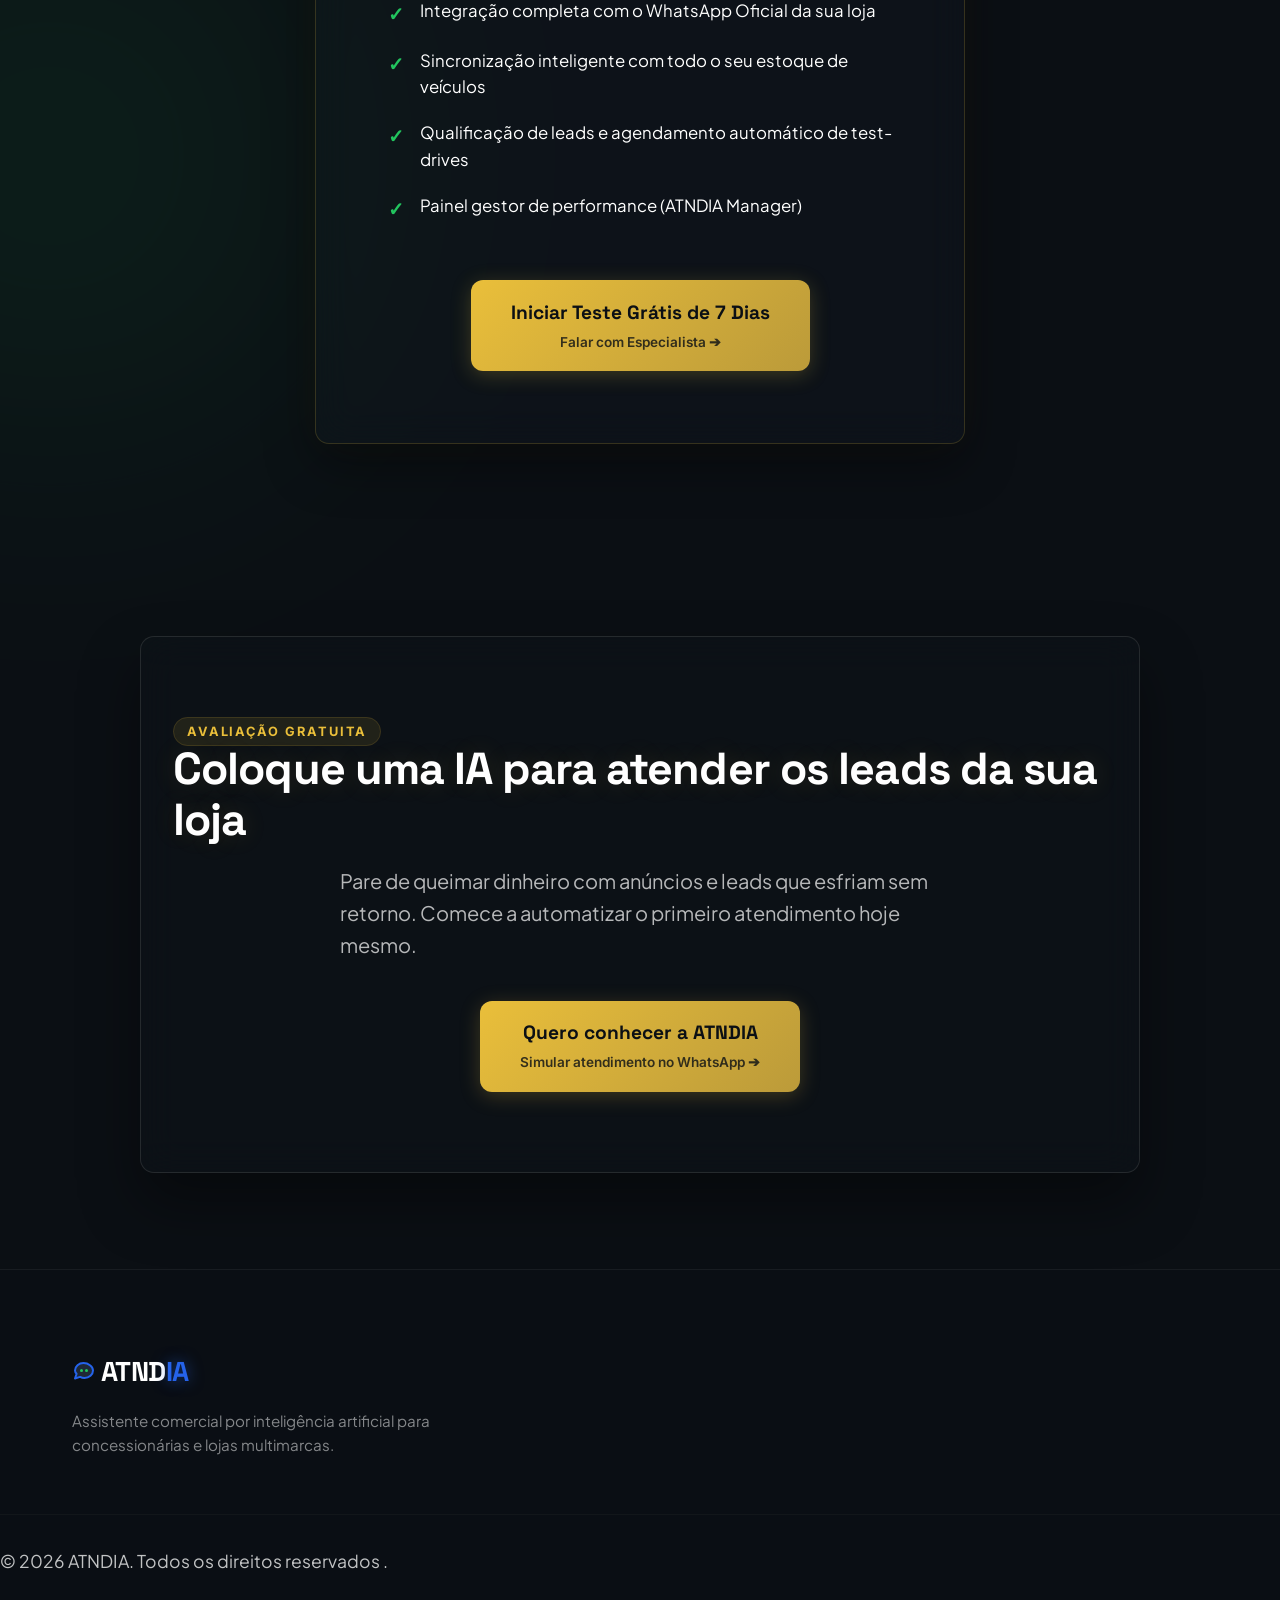
==== commit 28094fa2: "feat: add pricing section and remove author signature from footer" ====
--- a/index.html
+++ b/index.html
@@ -322,6 +322,61 @@
     </div>
   </section>
 
+  <!-- Seção de Preços -->
+  <section id="precos" class="pricing-section">
+    <div class="section-container">
+      <div class="section-header text-center">
+        <span class="badge badge-accent">INVESTIMENTO INTELIGENTE</span>
+        <h2>Um plano simples. Retorno garantido.</h2>
+        <p class="section-subtitle">Sem contratos complexos ou fidelidades. Ativação rápida no WhatsApp oficial da sua loja.</p>
+      </div>
+
+      <div class="pricing-box card-glass">
+        <div class="pricing-header text-center">
+          <span class="badge badge-success">PLANO ÚNICO - ASSISTENTE IA</span>
+          <div class="price-value">
+            <span class="price-currency">R$</span>
+            <span class="price-num">997</span>
+            <span class="price-period">/mês</span>
+          </div>
+          <p class="price-setup">Taxa de Configuração e Treinamento Inicial: <strong>R$ 997 (único)</strong></p>
+        </div>
+
+        <div class="pricing-divider"></div>
+
+        <div class="pricing-features">
+          <div class="p-feature">
+            <span class="p-check">✓</span>
+            <span><strong>Teste Grátis de 7 Dias</strong> sem qualquer compromisso</span>
+          </div>
+          <div class="p-feature">
+            <span class="p-check">✓</span>
+            <span>Integração completa com o WhatsApp Oficial da sua loja</span>
+          </div>
+          <div class="p-feature">
+            <span class="p-check">✓</span>
+            <span>Sincronização inteligente com todo o seu estoque de veículos</span>
+          </div>
+          <div class="p-feature">
+            <span class="p-check">✓</span>
+            <span>Qualificação de leads e agendamento automático de test-drives</span>
+          </div>
+          <div class="p-feature">
+            <span class="p-check">✓</span>
+            <span>Painel gestor de performance (ATNDIA Manager)</span>
+          </div>
+        </div>
+
+        <div class="pricing-cta text-center">
+          <a href="https://wa.me/5516996045700?text=Quero%20uma%20demonstracao%20do%20ATNDIA" class="btn btn-lg btn-primary glow-button-gold">
+            Iniciar Teste Grátis de 7 Dias
+            <span class="sub-text">Falar com Especialista ➔</span>
+          </a>
+        </div>
+      </div>
+    </div>
+  </section>
+
   <!-- Seção Call to Action Final -->
   <section class="cta-final-section">
     <div class="section-container card-glass cta-box text-center">
@@ -352,12 +407,9 @@
         </div>
         <p class="footer-tagline">Assistente comercial por inteligência artificial para concessionárias e lojas multimarcas.</p>
       </div>
-      <div class="footer-links">
-        <span class="footer-signature">Jhony Bosio</span>
-      </div>
     </div>
     <div class="footer-bottom text-center">
-      <p>&copy; 2026 ATNDIA. Todos os direitos reservados. Design System Blue3.</p>
+      <p>&copy; 2026 ATNDIA. Todos os direitos reservados .</p>
     </div>
   </footer>
 
--- a/style.css
+++ b/style.css
@@ -688,14 +688,6 @@
   align-items: flex-end;
 }
 
-.footer-signature {
-  font-family: 'Space Grotesk', sans-serif;
-  font-size: 1.6rem;
-  font-weight: 700;
-  color: var(--text);
-  letter-spacing: -0.01em;
-}
-
 .footer-bottom {
   border-top: 1px solid rgba(255, 255, 255, 0.03);
   padding-top: 2rem;
@@ -704,6 +696,86 @@
   color: rgba(255, 255, 255, 0.3);
 }
 
+/* 14. Seção de Preços (Pricing) */
+.pricing-section {
+  padding: 6rem 0;
+  position: relative;
+  z-index: 2;
+}
+
+.pricing-box {
+  max-width: 650px;
+  margin: 0 auto;
+  padding: 4.5rem;
+  border-color: rgba(212, 175, 55, 0.2);
+  box-shadow: 0 20px 50px rgba(0, 0, 0, 0.4), 0 0 40px rgba(212, 175, 55, 0.05);
+}
+
+.price-value {
+  margin: 2rem 0 1rem 0;
+  display: flex;
+  justify-content: center;
+  align-items: baseline;
+  font-family: 'Space Grotesk', sans-serif;
+}
+
+.price-currency {
+  font-size: 1.8rem;
+  font-weight: 700;
+  color: var(--accent);
+  margin-right: 0.4rem;
+}
+
+.price-num {
+  font-size: 5.5rem;
+  font-weight: 800;
+  line-height: 1;
+  color: var(--text);
+}
+
+.price-period {
+  font-size: 1.4rem;
+  color: rgba(255, 255, 255, 0.5);
+  margin-left: 0.2rem;
+}
+
+.price-setup {
+  font-size: 1.05rem;
+  color: rgba(255, 255, 255, 0.7);
+}
+
+.pricing-divider {
+  height: 1px;
+  background: linear-gradient(90deg, transparent, var(--border), transparent);
+  margin: 2.5rem 0;
+}
+
+.pricing-features {
+  display: flex;
+  flex-direction: column;
+  gap: 1.2rem;
+  margin-bottom: 3.5rem;
+}
+
+.p-feature {
+  display: flex;
+  gap: 1rem;
+  align-items: flex-start;
+  font-size: 1.05rem;
+  text-align: left;
+}
+
+.p-check {
+  color: var(--success);
+  font-weight: bold;
+  font-size: 1.2rem;
+}
+
+.pricing-cta {
+  display: flex;
+  justify-content: center;
+}
+
 /* 13. Responsividade */
 @media (max-width: 968px) {
   h1 {
@@ -741,6 +813,10 @@
     padding: 4rem 1.5rem;
   }
   
+  .pricing-box {
+    padding: 3rem 1.5rem;
+  }
+  
   .footer-container {
     flex-direction: column;
     align-items: center;
@@ -749,12 +825,17 @@
   
   .footer-links {
     align-items: center;
+    display: none;
   }
 }
 
 @media (max-width: 480px) {
   h1 {
     font-size: 2.2rem;
+  }
+  
+  .price-num {
+    font-size: 4rem;
   }
   
   .hero-proof {
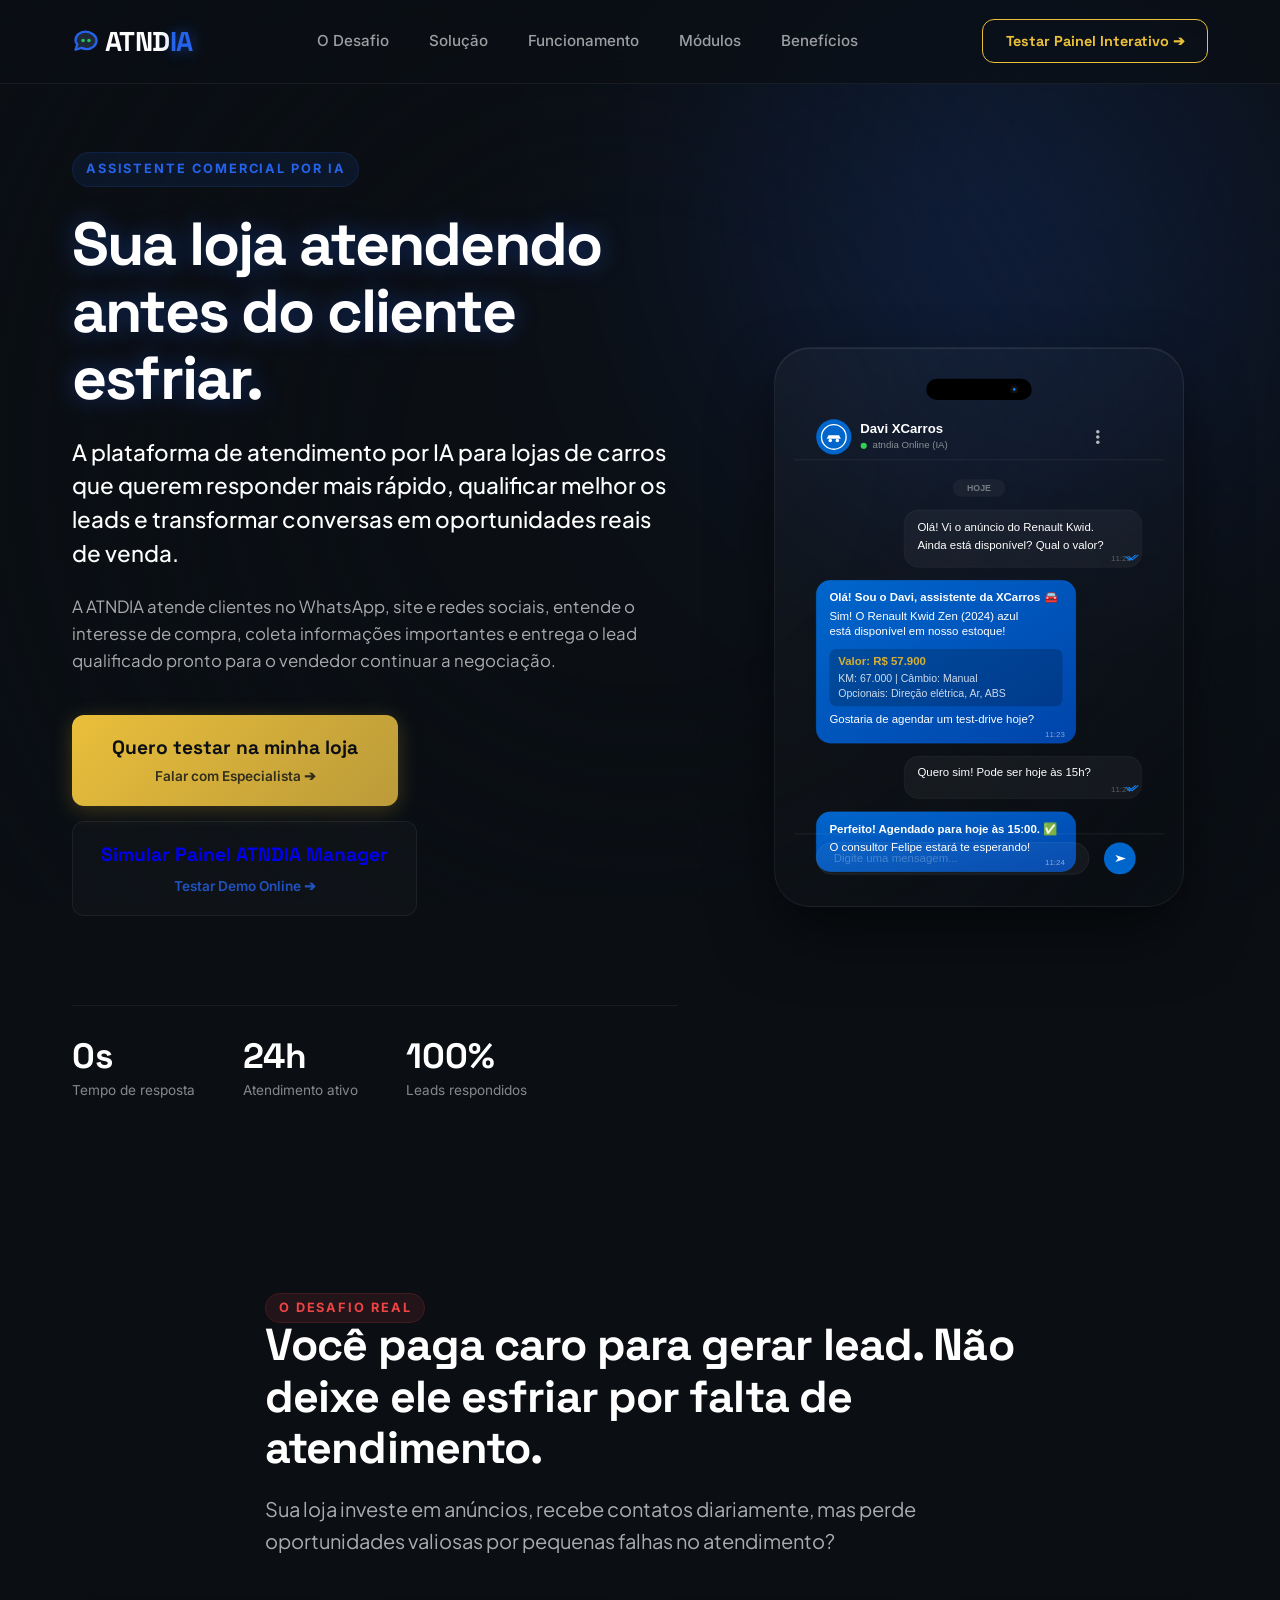
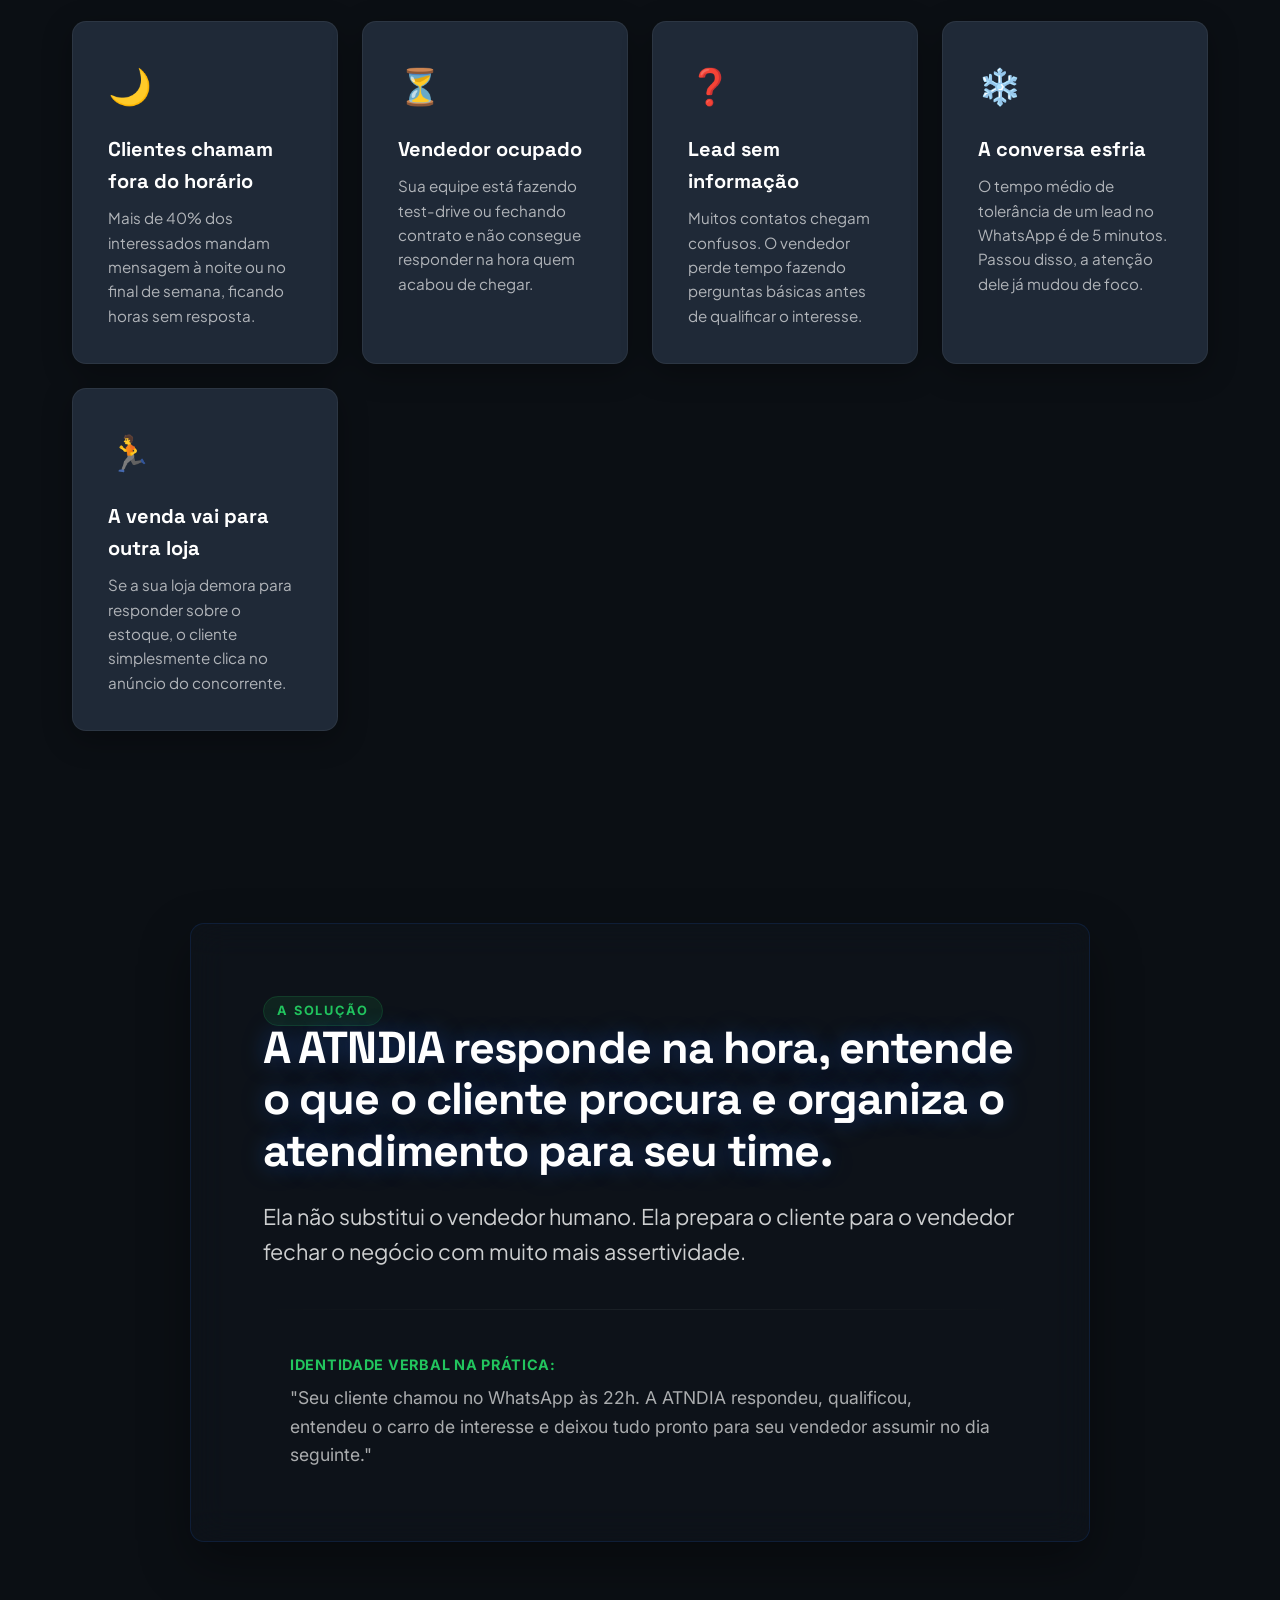
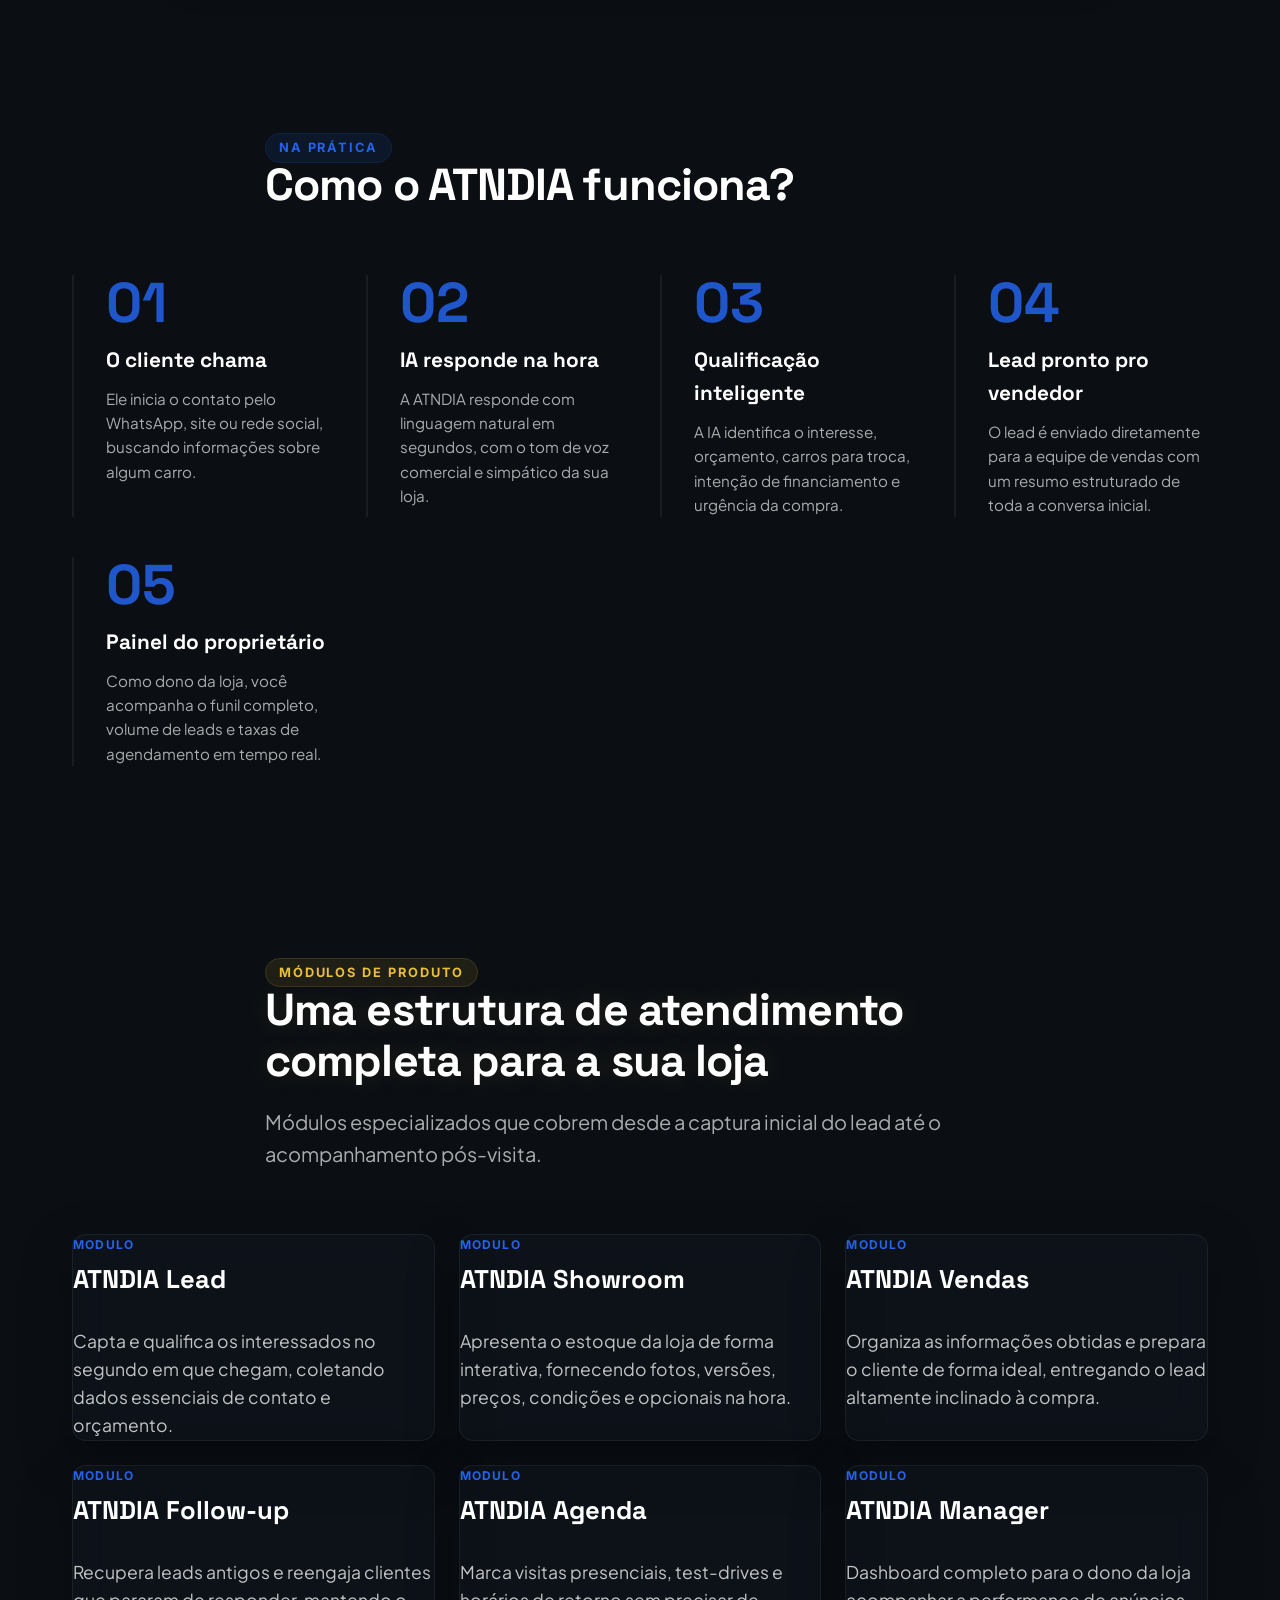
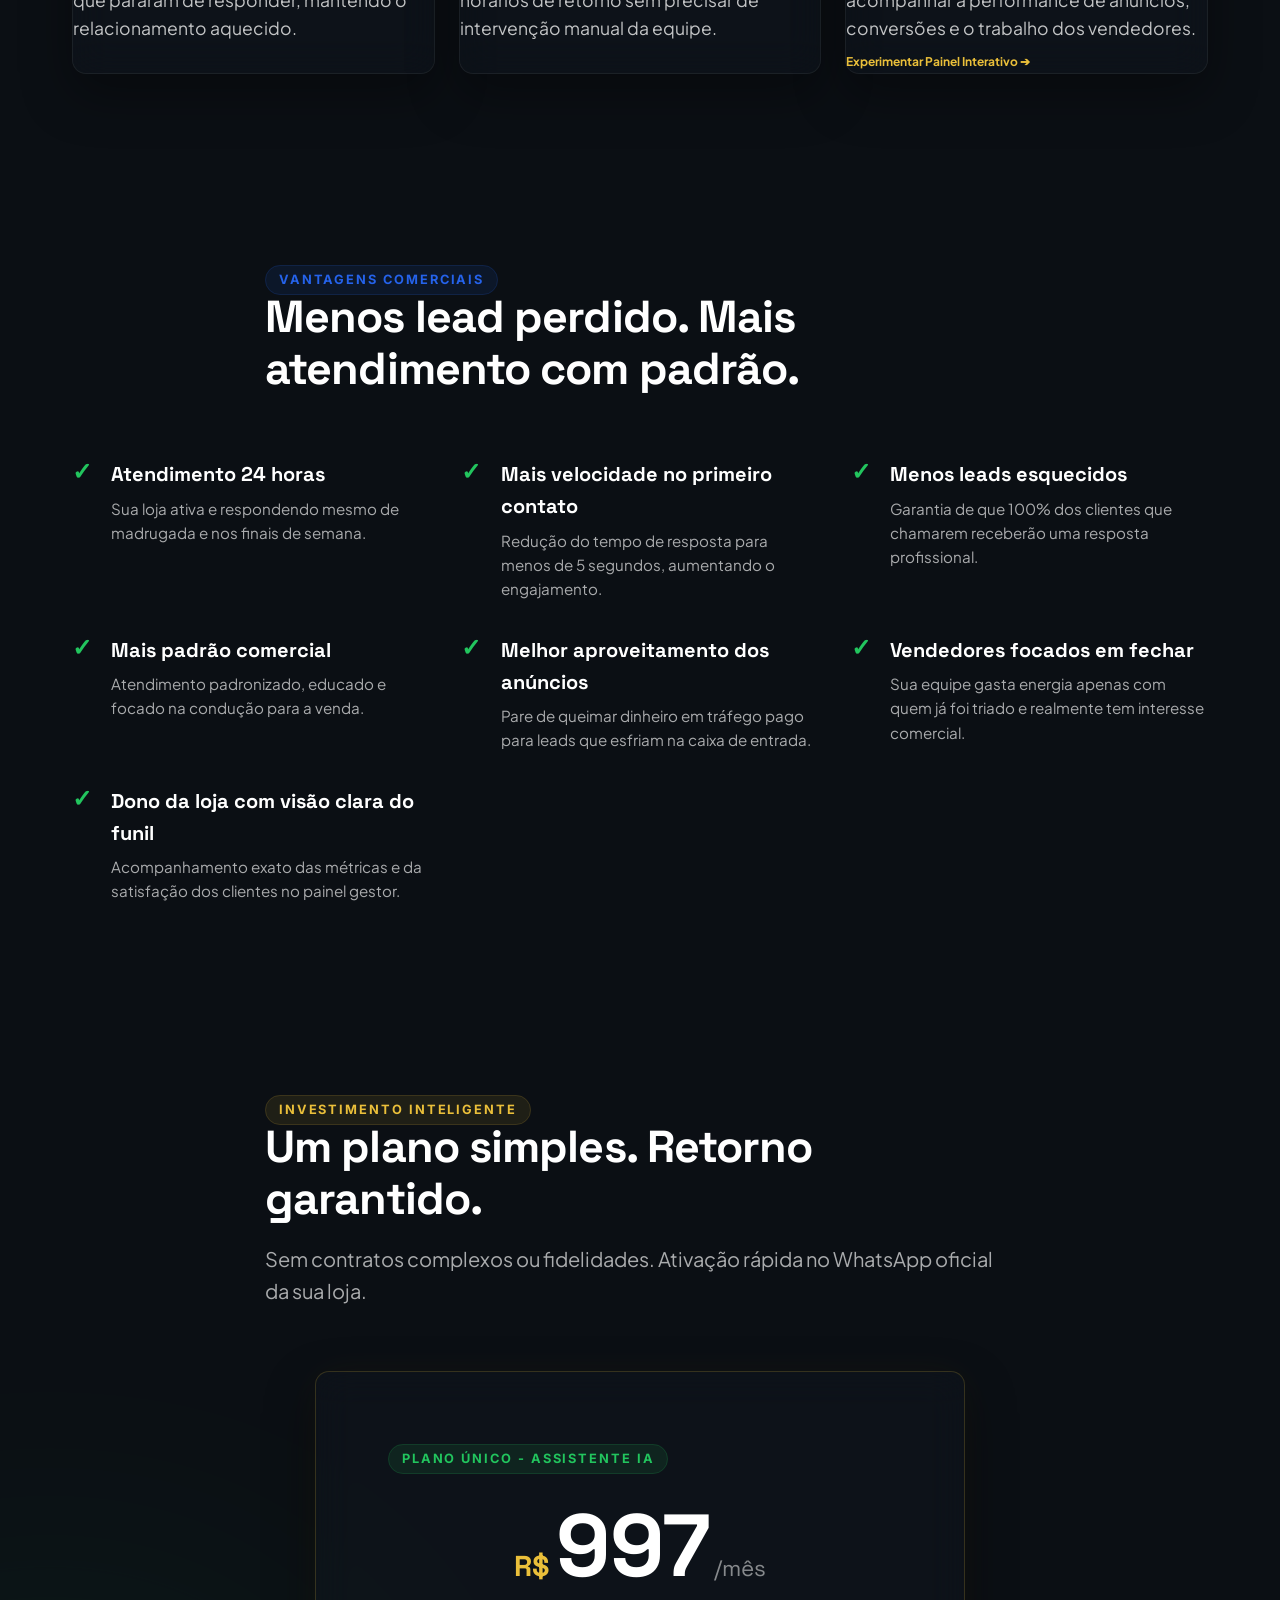
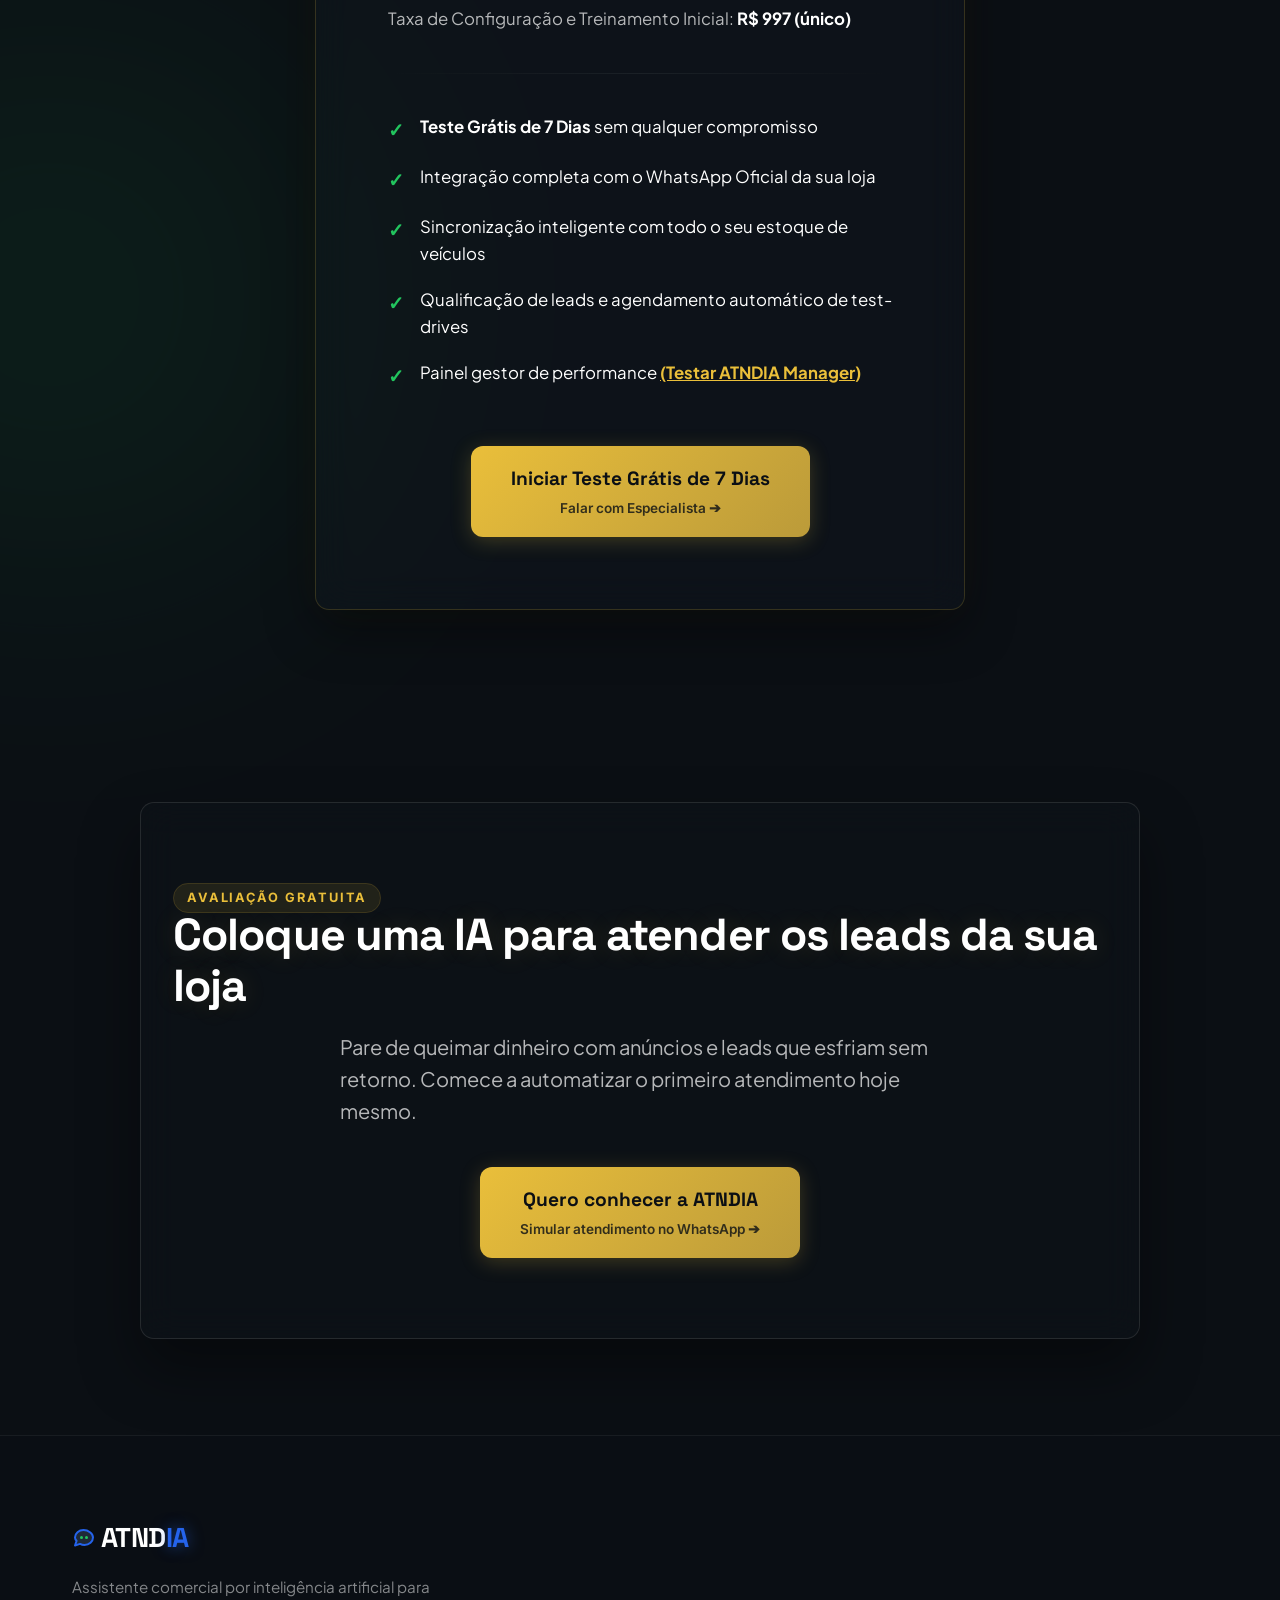
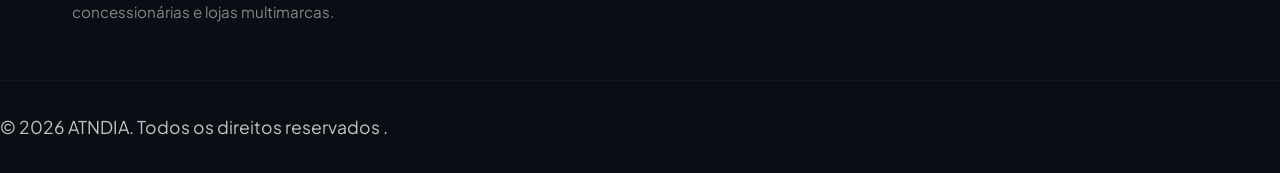
==== commit 4e22fa64: "feat: add ATNDIA Manager interactive web dashboard demo" ====
--- a/index.html
+++ b/index.html
@@ -44,7 +44,7 @@
         <a href="#beneficios">Benefícios</a>
       </nav>
       <div class="header-cta">
-        <a href="https://wa.me/5516996045700?text=Quero%20uma%20demonstracao%20do%20ATNDIA" class="btn btn-sm btn-outline">Demonstração</a>
+        <a href="manager.html" class="btn btn-sm btn-outline" style="border-color: var(--accent); color: var(--accent);">Testar Painel Interativo ➔</a>
       </div>
     </div>
   </header>
@@ -59,10 +59,14 @@
         <p class="hero-subtitle">A plataforma de atendimento por IA para lojas de carros que querem responder mais rápido, qualificar melhor os leads e transformar conversas em oportunidades reais de venda.</p>
         <p class="hero-desc-sec">A ATNDIA atende clientes no WhatsApp, site e redes sociais, entende o interesse de compra, coleta informações importantes e entrega o lead qualificado pronto para o vendedor continuar a negociação.</p>
         
-        <div class="hero-actions">
+        <div class="hero-actions" style="display: flex; gap: 15px; flex-wrap: wrap; margin-bottom: 25px;">
           <a href="https://wa.me/5516996045700?text=Quero%20uma%20demonstracao%20do%20ATNDIA" class="btn btn-lg btn-primary glow-button-gold">
             Quero testar na minha loja
             <span class="sub-text">Falar com Especialista ➔</span>
+          </a>
+          <a href="manager.html" class="btn btn-lg btn-secondary" style="border: 1px solid var(--border); padding: 18px 28px; background: rgba(255,255,255,0.02); display: flex; flex-direction: column; align-items: center; justify-content: center; gap: 2px;">
+            Simular Painel ATNDIA Manager
+            <span class="sub-text" style="color: var(--primary);">Testar Demo Online ➔</span>
           </a>
         </div>
         
@@ -249,12 +253,13 @@
           <p class="card-text">Marca visitas presenciais, test-drives e horários de retorno sem precisar de intervenção manual da equipe.</p>
         </div>
         <!-- Módulo 6 -->
-        <div class="card-glass">
+        <div class="card-glass" style="position: relative;">
           <div class="module-header">
             <span class="module-tag">MODULO</span>
             <h3>ATNDIA Manager</h3>
           </div>
           <p class="card-text">Dashboard completo para o dono da loja acompanhar a performance de anúncios, conversões e o trabalho dos vendedores.</p>
+          <a href="manager.html" style="font-size: 12px; color: var(--accent); text-decoration: none; font-weight: 700; display: inline-block; margin-top: 10px;">Experimentar Painel Interativo ➔</a>
         </div>
       </div>
     </div>
@@ -363,7 +368,7 @@
           </div>
           <div class="p-feature">
             <span class="p-check">✓</span>
-            <span>Painel gestor de performance (ATNDIA Manager)</span>
+            <span>Painel gestor de performance <a href="manager.html" style="color: var(--accent); font-weight: 700; text-decoration: underline;">(Testar ATNDIA Manager)</a></span>
           </div>
         </div>
 
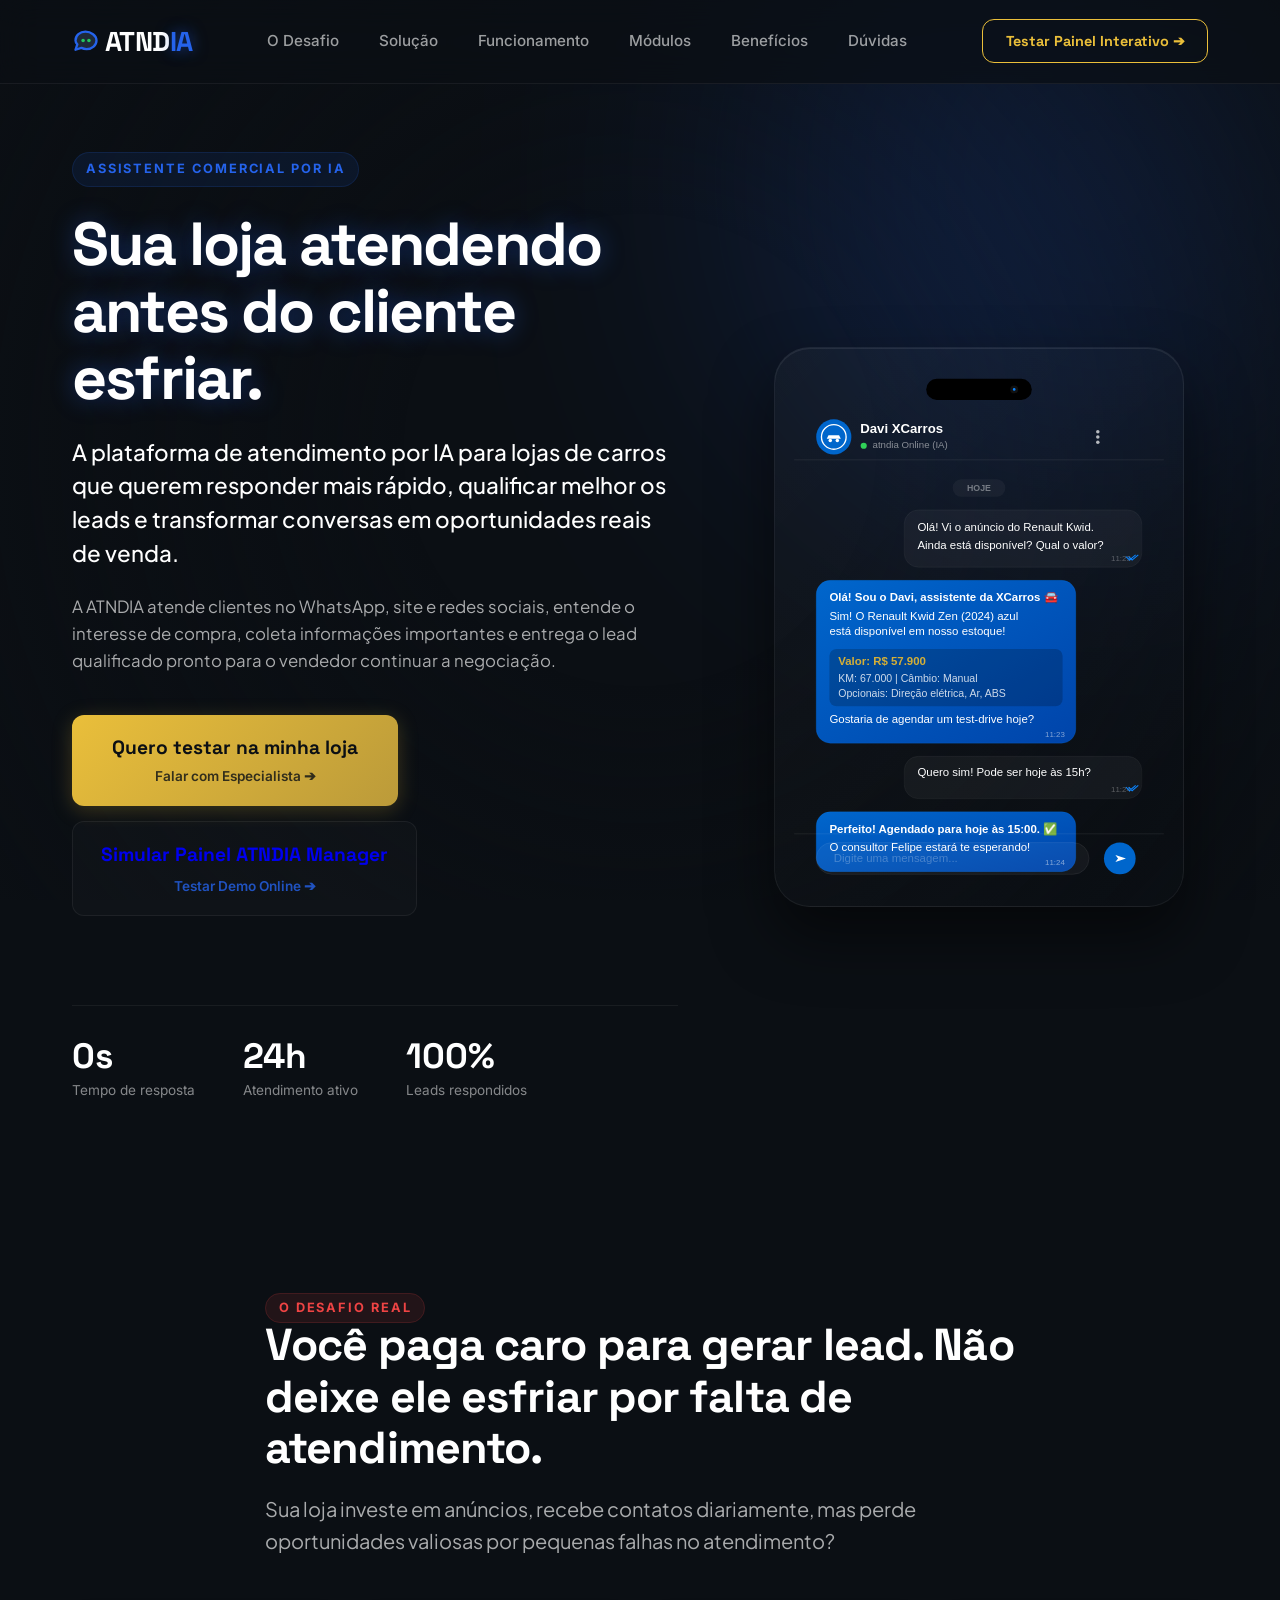
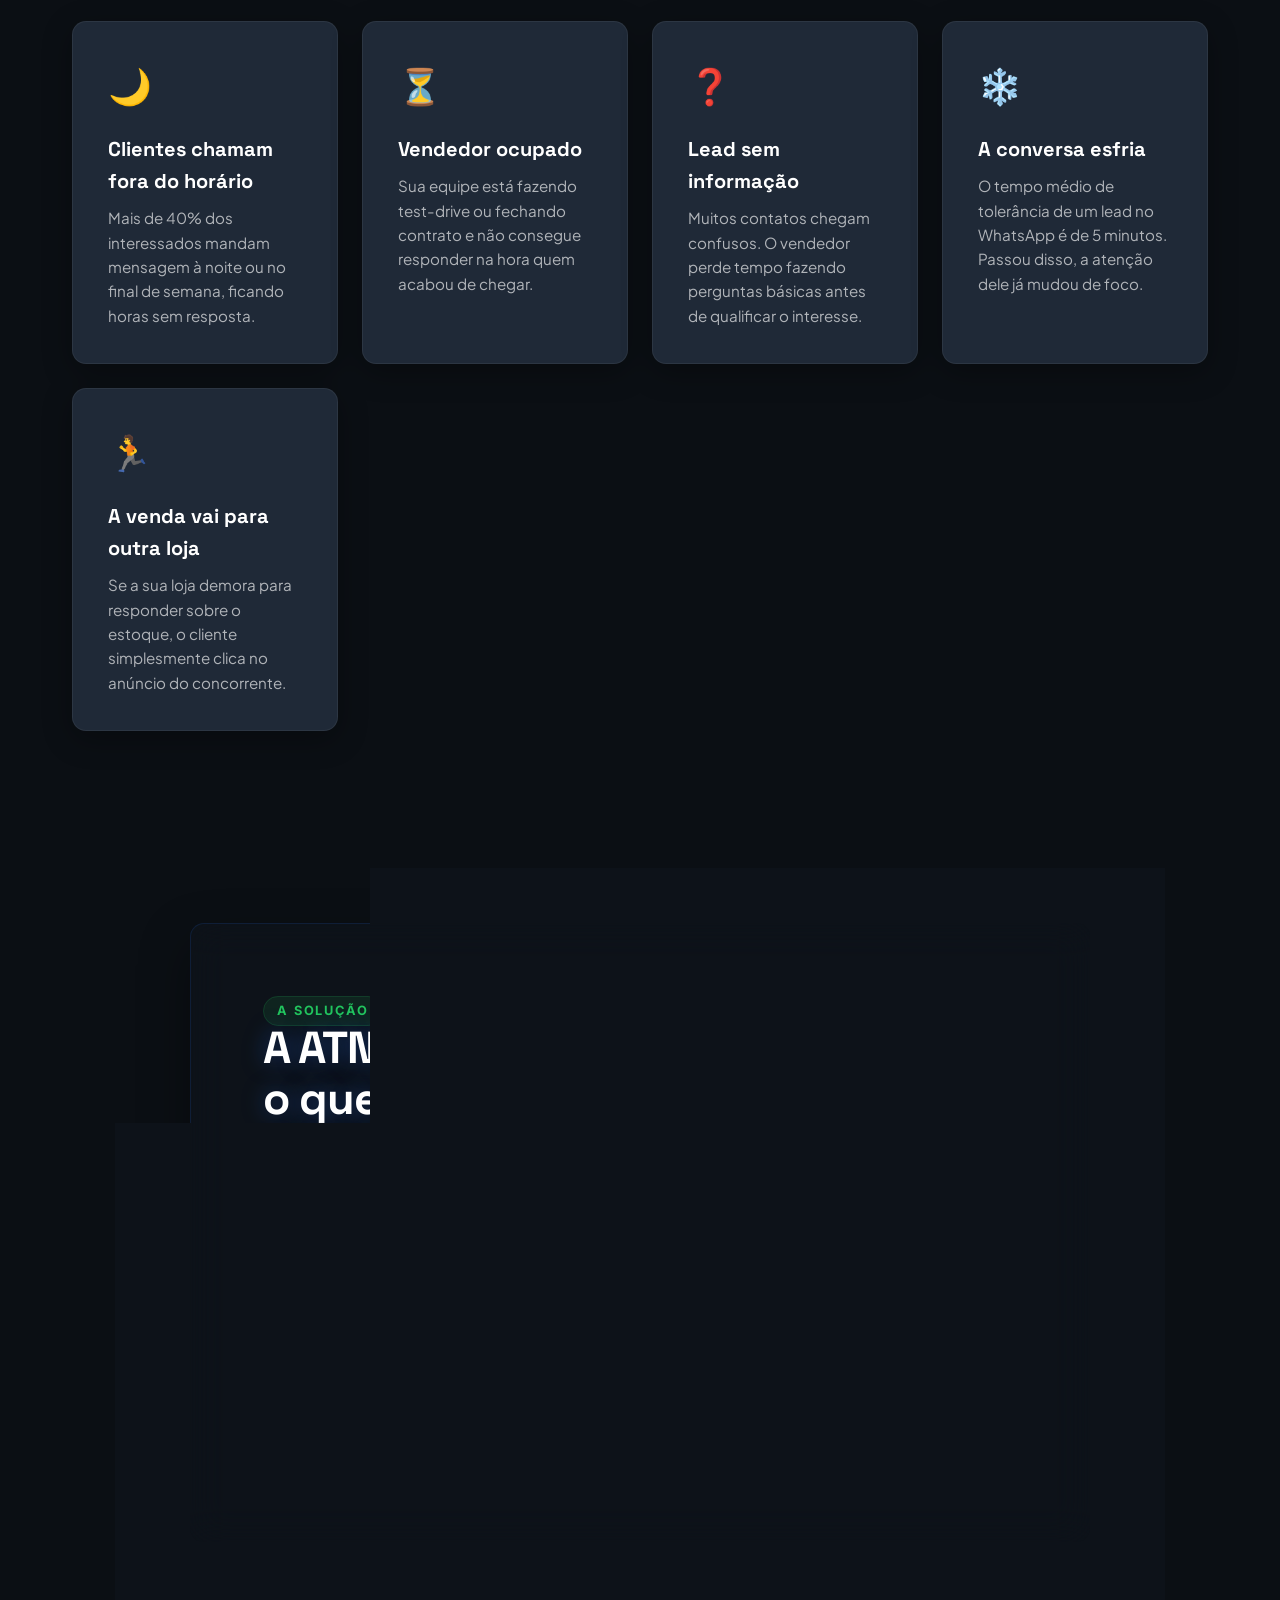
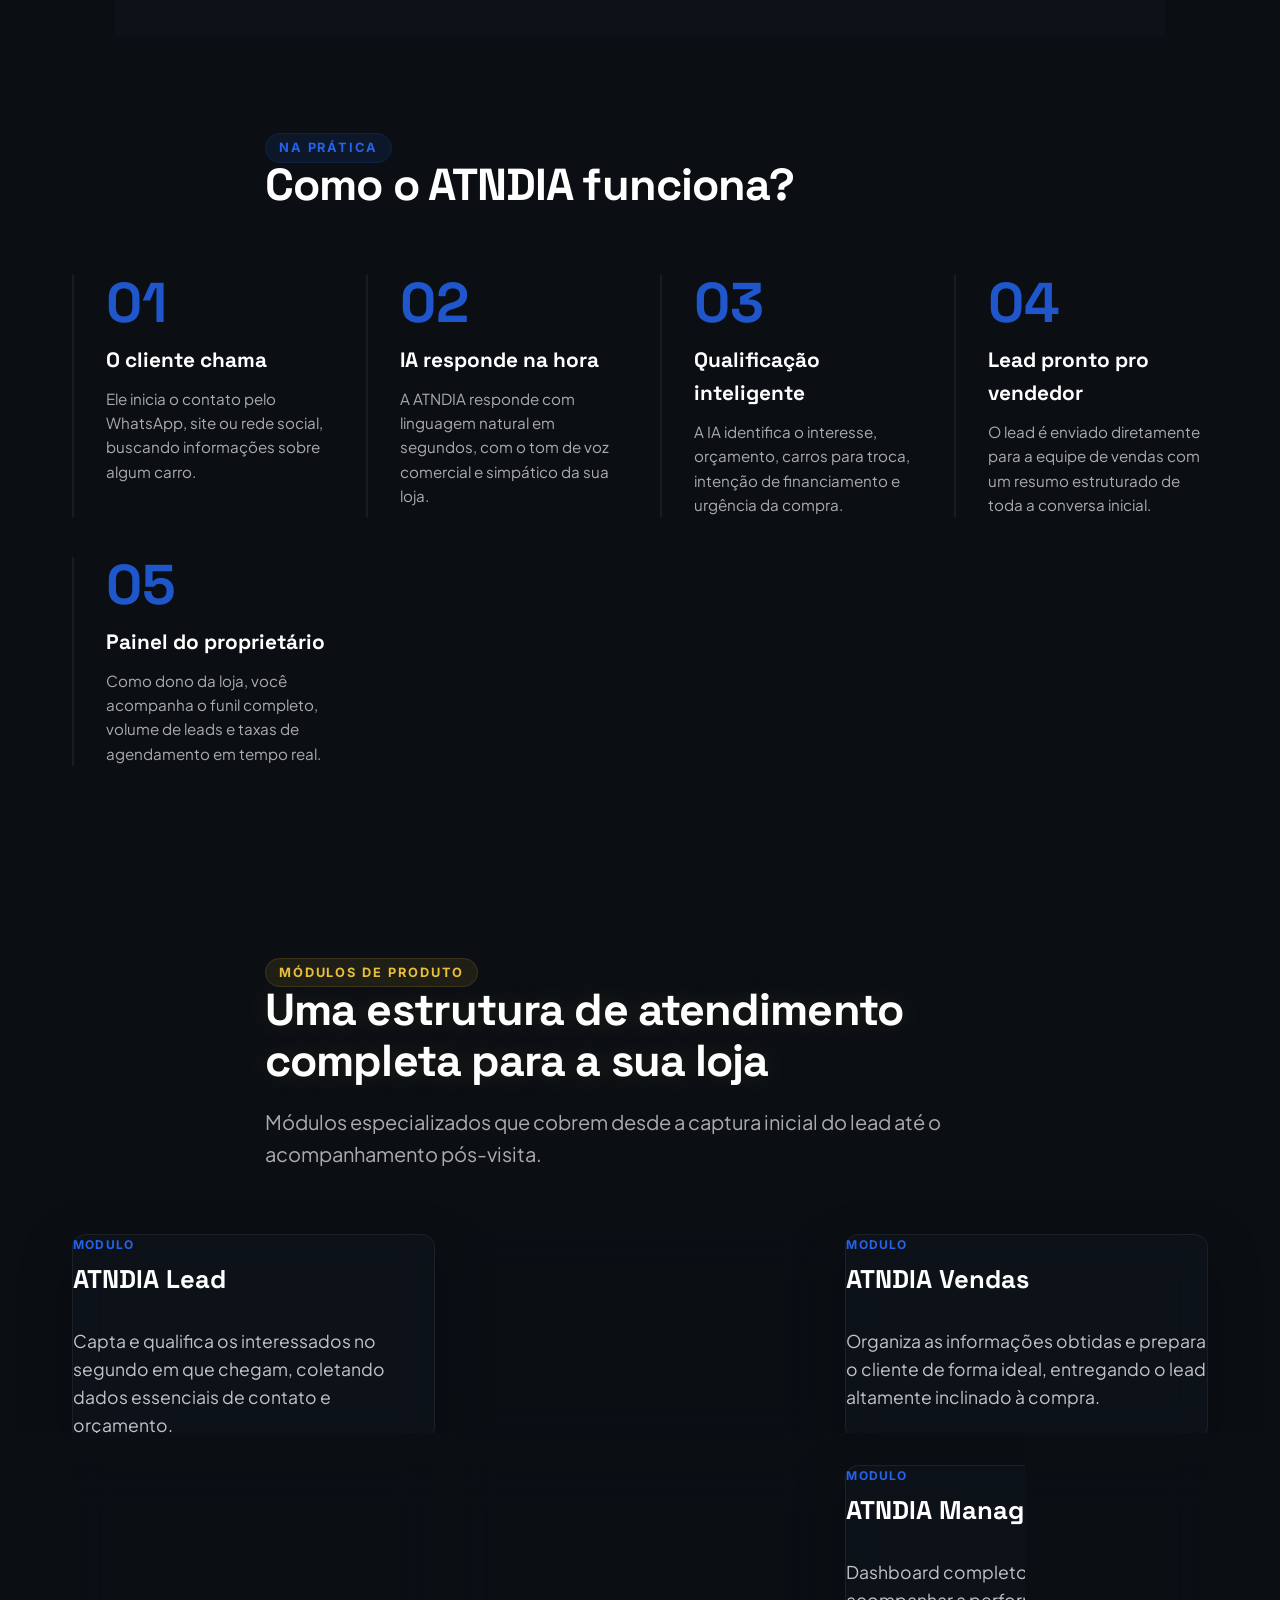
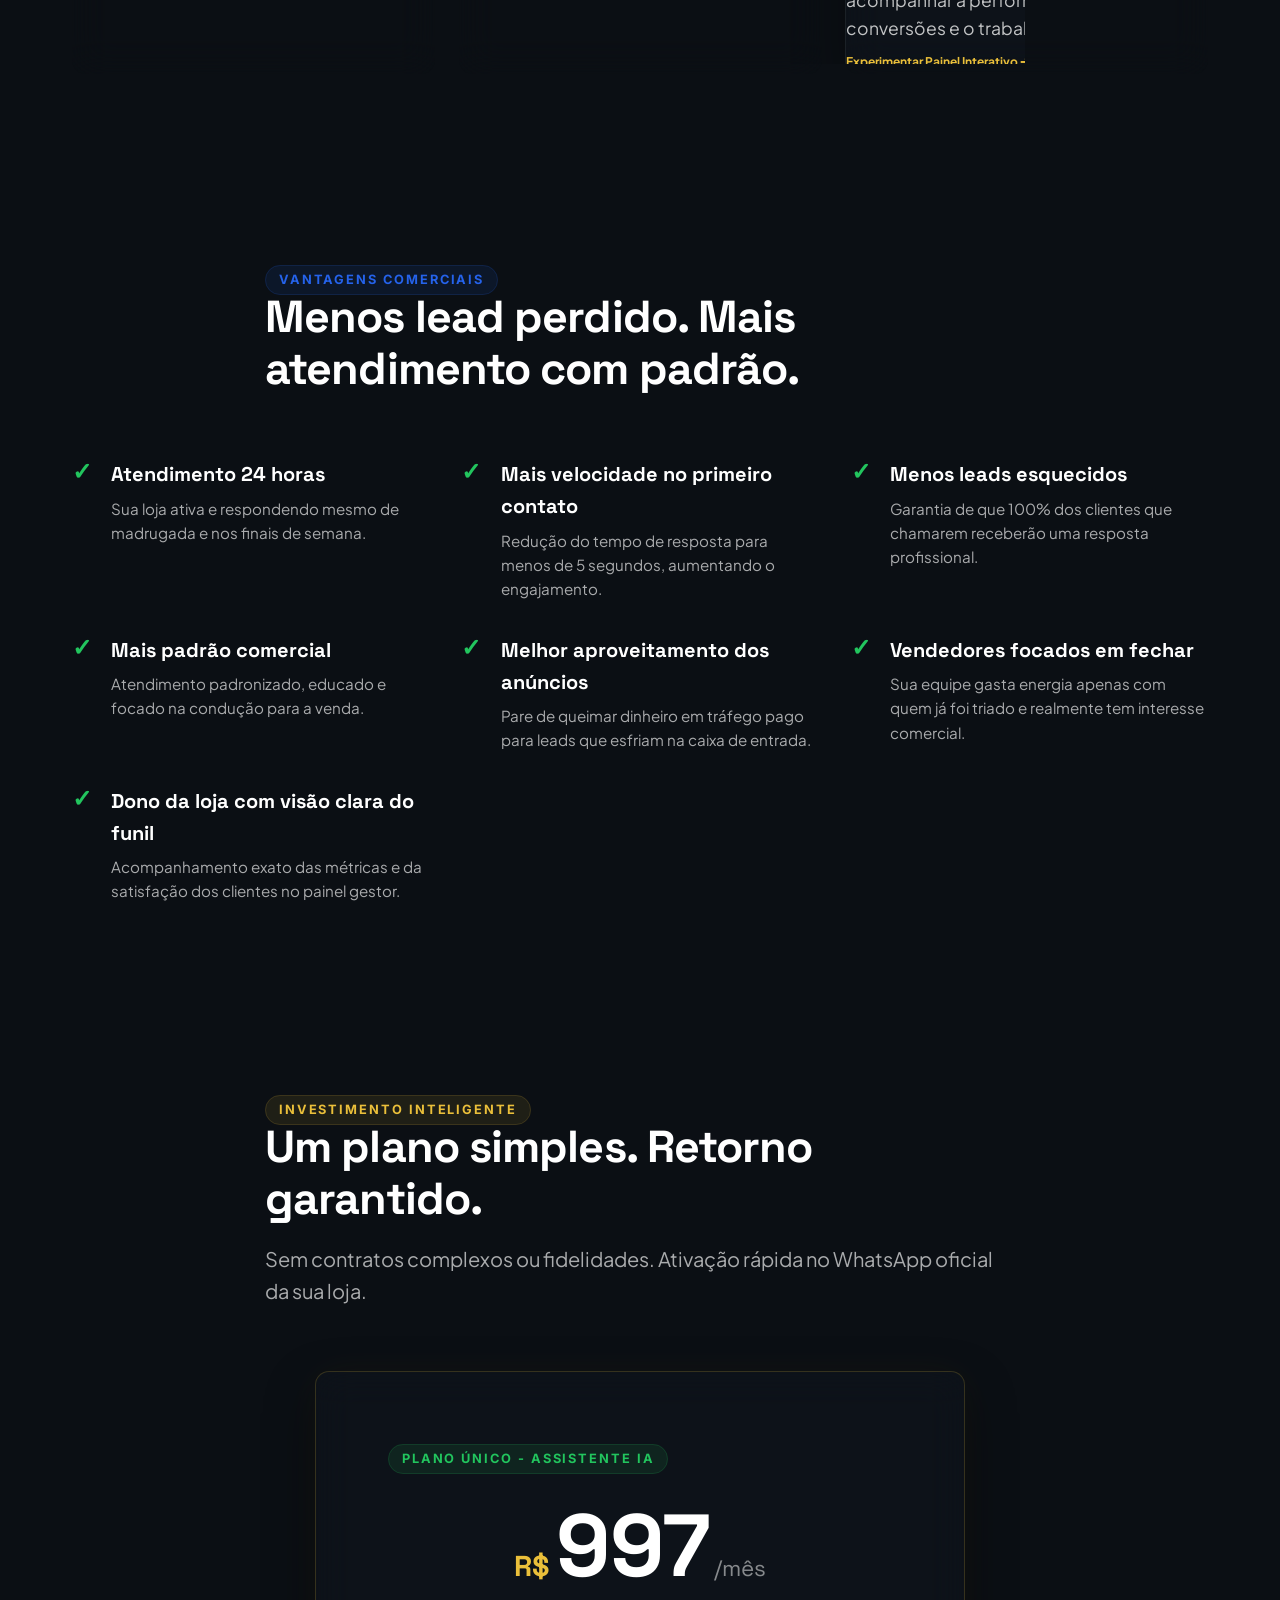
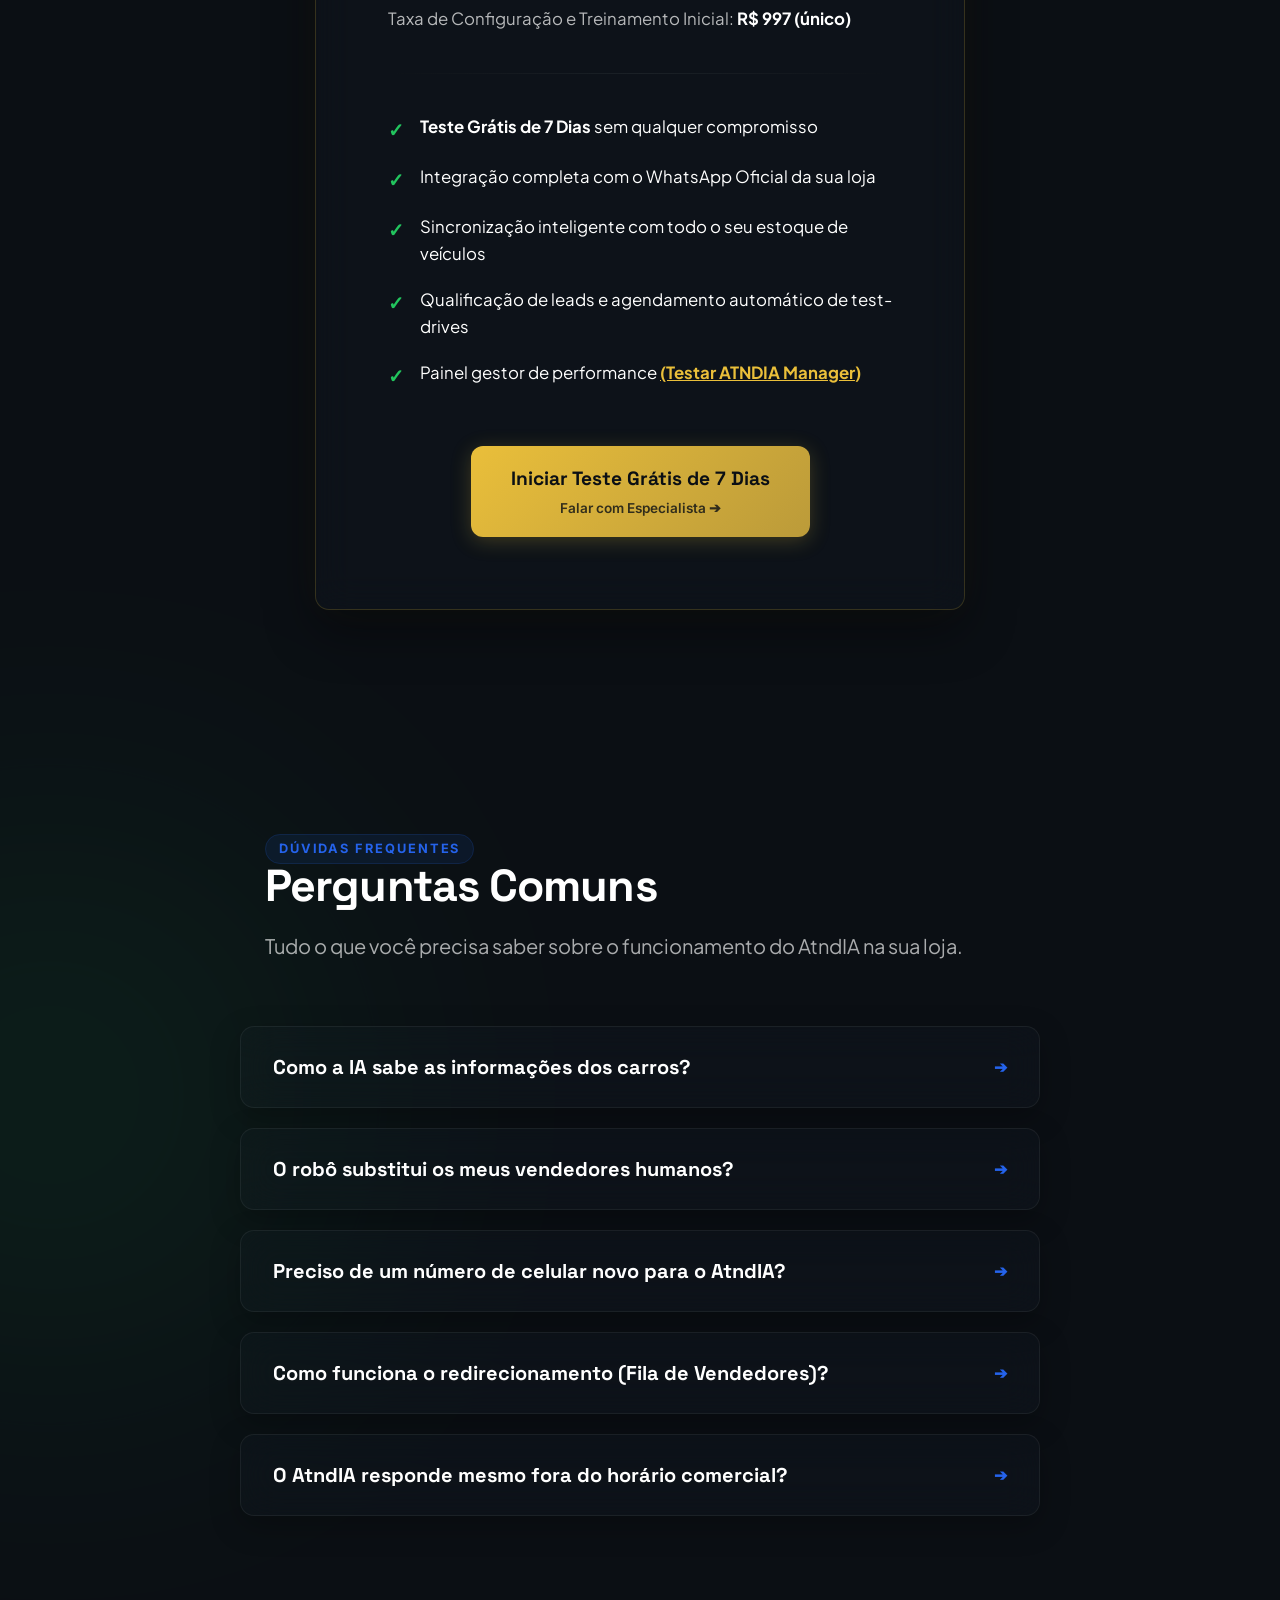
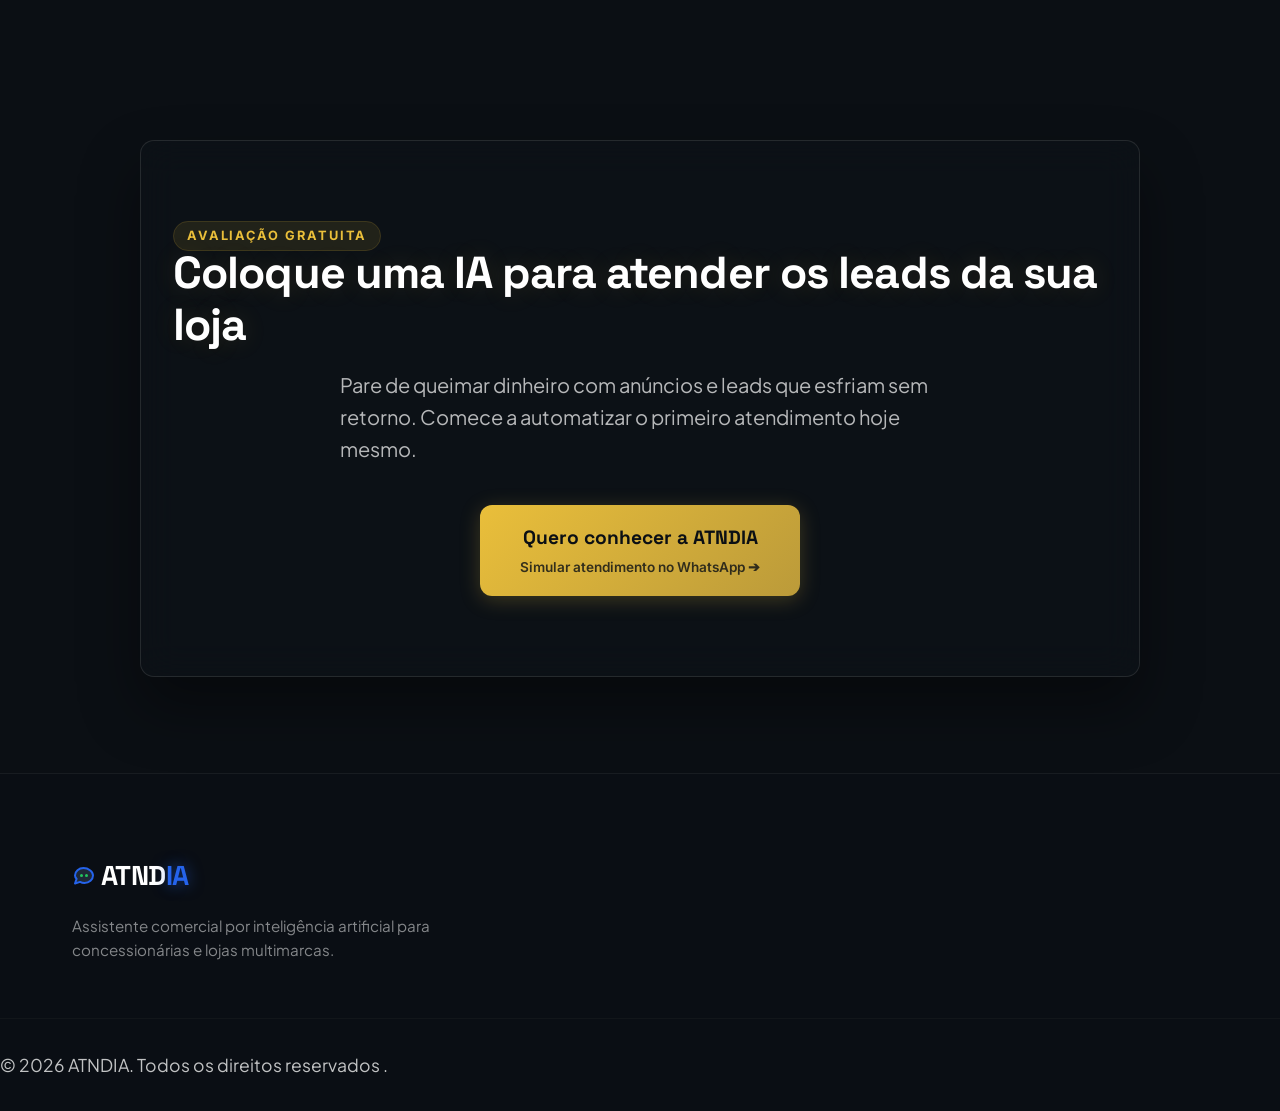
==== commit 21aaf54f: "feat: adicionar faq de 5 perguntas e estilos acordeão glassmorphic" ====
--- a/index.html
+++ b/index.html
@@ -42,6 +42,7 @@
         <a href="#como-funciona">Funcionamento</a>
         <a href="#modulos">Módulos</a>
         <a href="#beneficios">Benefícios</a>
+        <a href="#faq">Dúvidas</a>
       </nav>
       <div class="header-cta">
         <a href="manager.html" class="btn btn-sm btn-outline" style="border-color: var(--accent); color: var(--accent);">Testar Painel Interativo ➔</a>
@@ -382,6 +383,59 @@
     </div>
   </section>
 
+  <!-- Seção de FAQ (Perguntas Frequentes) -->
+  <section id="faq" class="faq-section">
+    <div class="section-container">
+      <div class="section-header text-center">
+        <span class="badge">DÚVIDAS FREQUENTES</span>
+        <h2>Perguntas Comuns</h2>
+        <p class="section-subtitle">Tudo o que você precisa saber sobre o funcionamento do AtndIA na sua loja.</p>
+      </div>
+
+      <div class="faq-container">
+        <!-- Pergunta 1 -->
+        <details class="faq-item card-glass">
+          <summary class="faq-question">Como a IA sabe as informações dos carros? <span class="faq-arrow">➔</span></summary>
+          <div class="faq-answer">
+            Nós integramos a inteligência artificial com o estoque da sua loja de três maneiras simples: você pode conectar seu link de integração XML (como XCarros ou AGSistema), fazer upload de uma planilha CSV no painel ou até cadastrar veículos na hora enviando uma foto com os dados na legenda direto para o WhatsApp do robô. A IA lê essas informações em tempo real.
+          </div>
+        </details>
+
+        <!-- Pergunta 2 -->
+        <details class="faq-item card-glass">
+          <summary class="faq-question">O robô substitui os meus vendedores humanos? <span class="faq-arrow">➔</span></summary>
+          <div class="faq-answer">
+            Não, o AtndIA não substitui sua equipe! O robô atua na triagem e qualificação inicial rápida de leads que chegam dos anúncios (inclusive de madrugada). Assim que o cliente é qualificado e demonstra interesse firme de compra, o sistema faz o "handoff" direcionando o contato de forma organizada para a fila dos seus vendedores reais.
+          </div>
+        </details>
+
+        <!-- Pergunta 3 -->
+        <details class="faq-item card-glass">
+          <summary class="faq-question">Preciso de um número de celular novo para o AtndIA? <span class="faq-arrow">➔</span></summary>
+          <div class="faq-answer">
+            Não é necessário. Você pode conectar o número oficial de WhatsApp que a sua concessionária já utiliza no dia a dia. A conexão é feita de forma extremamente simples e rápida pelo nosso painel CRM, bastando fazer o escaneamento de um QR Code (exatamente como é feito no WhatsApp Web).
+          </div>
+        </details>
+
+        <!-- Pergunta 4 -->
+        <details class="faq-item card-glass">
+          <summary class="faq-question">Como funciona o redirecionamento (Fila de Vendedores)? <span class="faq-arrow">➔</span></summary>
+          <div class="faq-answer">
+            O painel gerencia uma fila circular (round-robin) inteligente. Você cadastra os membros do seu time no painel com seus respectivos números de WhatsApp e ordem de atendimento. Cada vez que o robô encerra uma triagem com sucesso ou o cliente pede para falar com um atendente, o robô encaminha o cliente para o próximo vendedor da fila.
+          </div>
+        </details>
+
+        <!-- Pergunta 5 -->
+        <details class="faq-item card-glass">
+          <summary class="faq-question">O AtndIA responde mesmo fora do horário comercial? <span class="faq-arrow">➔</span></summary>
+          <div class="faq-answer">
+            Sim! Esse é um dos maiores benefícios da plataforma. O robô funciona 24 horas por dia, 7 dias por semana. Ele responde aos leads em menos de 5 segundos, inclusive de madrugada, domingos e feriados, impedindo que o cliente interessado perca o entusiasmo ou vá procurar carros no concorrente pela demora na resposta.
+          </div>
+        </details>
+      </div>
+    </div>
+  </section>
+
   <!-- Seção Call to Action Final -->
   <section class="cta-final-section">
     <div class="section-container card-glass cta-box text-center">
--- a/style.css
+++ b/style.css
@@ -844,3 +844,97 @@
     align-items: center;
   }
 }
+
+/* 15. Seção de FAQ (Perguntas Frequentes Accordion) */
+.faq-section {
+  padding: 8rem 0;
+  position: relative;
+  z-index: 2;
+}
+
+.faq-container {
+  max-width: 800px;
+  margin: 0 auto;
+  display: flex;
+  flex-direction: column;
+  gap: 1.25rem;
+  text-align: left;
+}
+
+.faq-item {
+  padding: 1.5rem 2rem;
+  border-radius: 14px;
+  background: rgba(31, 41, 55, 0.15);
+  border: 1px solid var(--border);
+  box-shadow: 0 10px 30px rgba(0, 0, 0, 0.25);
+  transition: all 0.3s cubic-bezier(0.16, 1, 0.3, 1);
+  overflow: hidden;
+}
+
+.faq-item:hover {
+  border-color: rgba(37, 99, 235, 0.25);
+  background: rgba(31, 41, 55, 0.22);
+}
+
+.faq-item[open] {
+  border-color: rgba(37, 99, 235, 0.35);
+  background: rgba(31, 41, 55, 0.3);
+  box-shadow: 0 15px 40px rgba(37, 99, 235, 0.08);
+}
+
+.faq-question {
+  font-family: 'Space Grotesk', sans-serif;
+  font-size: 1.25rem;
+  font-weight: 700;
+  color: var(--text);
+  cursor: pointer;
+  list-style: none; /* Remove seta nativa do chrome */
+  display: flex;
+  justify-content: space-between;
+  align-items: center;
+  user-select: none;
+}
+
+.faq-question::-webkit-details-marker {
+  display: none; /* Remove seta nativa do Safari */
+}
+
+.faq-arrow {
+  font-size: 1rem;
+  color: var(--primary);
+  transition: transform 0.4s cubic-bezier(0.16, 1, 0.3, 1);
+  display: inline-block;
+  margin-left: 1rem;
+}
+
+.faq-item[open] .faq-arrow {
+  transform: rotate(90deg);
+  color: var(--accent);
+  text-shadow: 0 0 10px rgba(212, 175, 55, 0.4);
+}
+
+.faq-answer {
+  margin-top: 1.2rem;
+  font-size: 1.05rem;
+  color: rgba(255, 255, 255, 0.7);
+  line-height: 1.6;
+  border-top: 1px solid rgba(255, 255, 255, 0.06);
+  padding-top: 1.2rem;
+}
+
+/* Ajustes Responsivos para FAQ */
+@media (max-width: 768px) {
+  .faq-section {
+    padding: 6rem 0;
+  }
+  .faq-item {
+    padding: 1.2rem 1.5rem;
+  }
+  .faq-question {
+    font-size: 1.1rem;
+  }
+  .faq-answer {
+    font-size: 0.95rem;
+  }
+}
+
